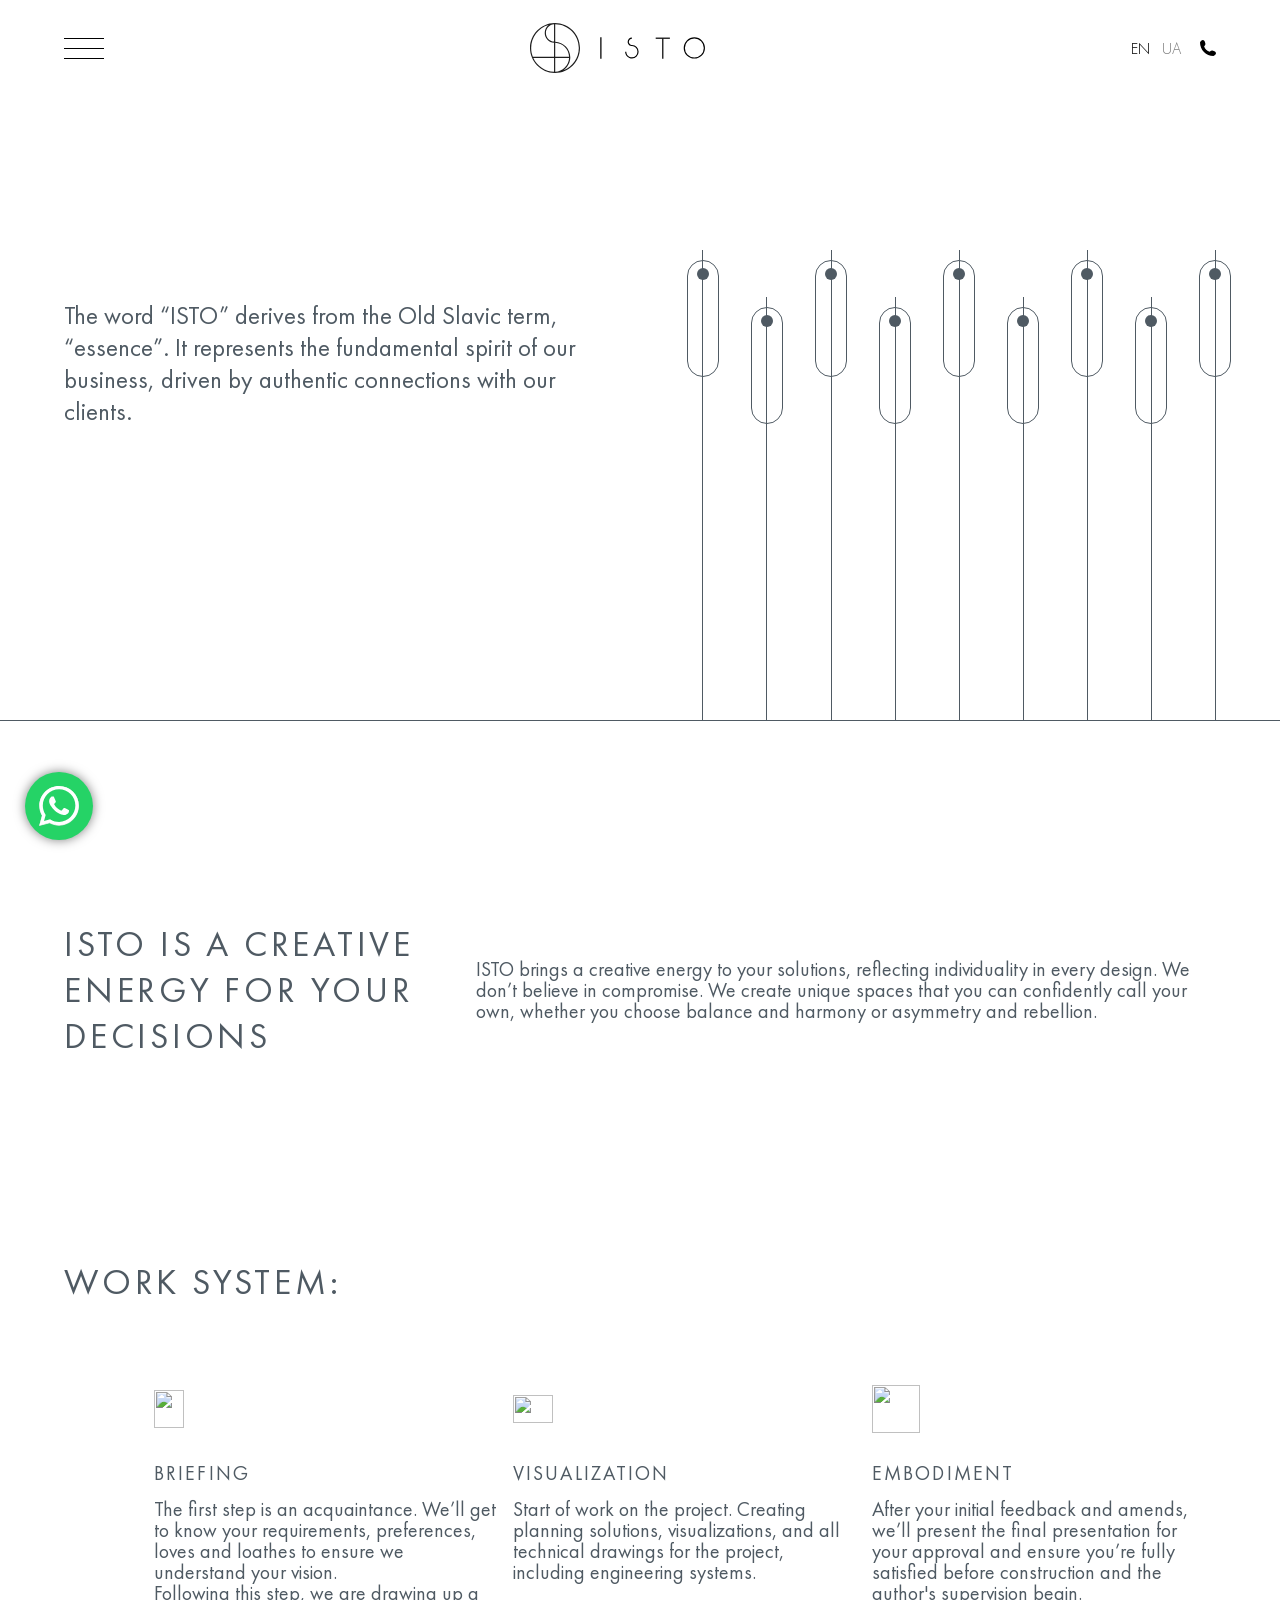
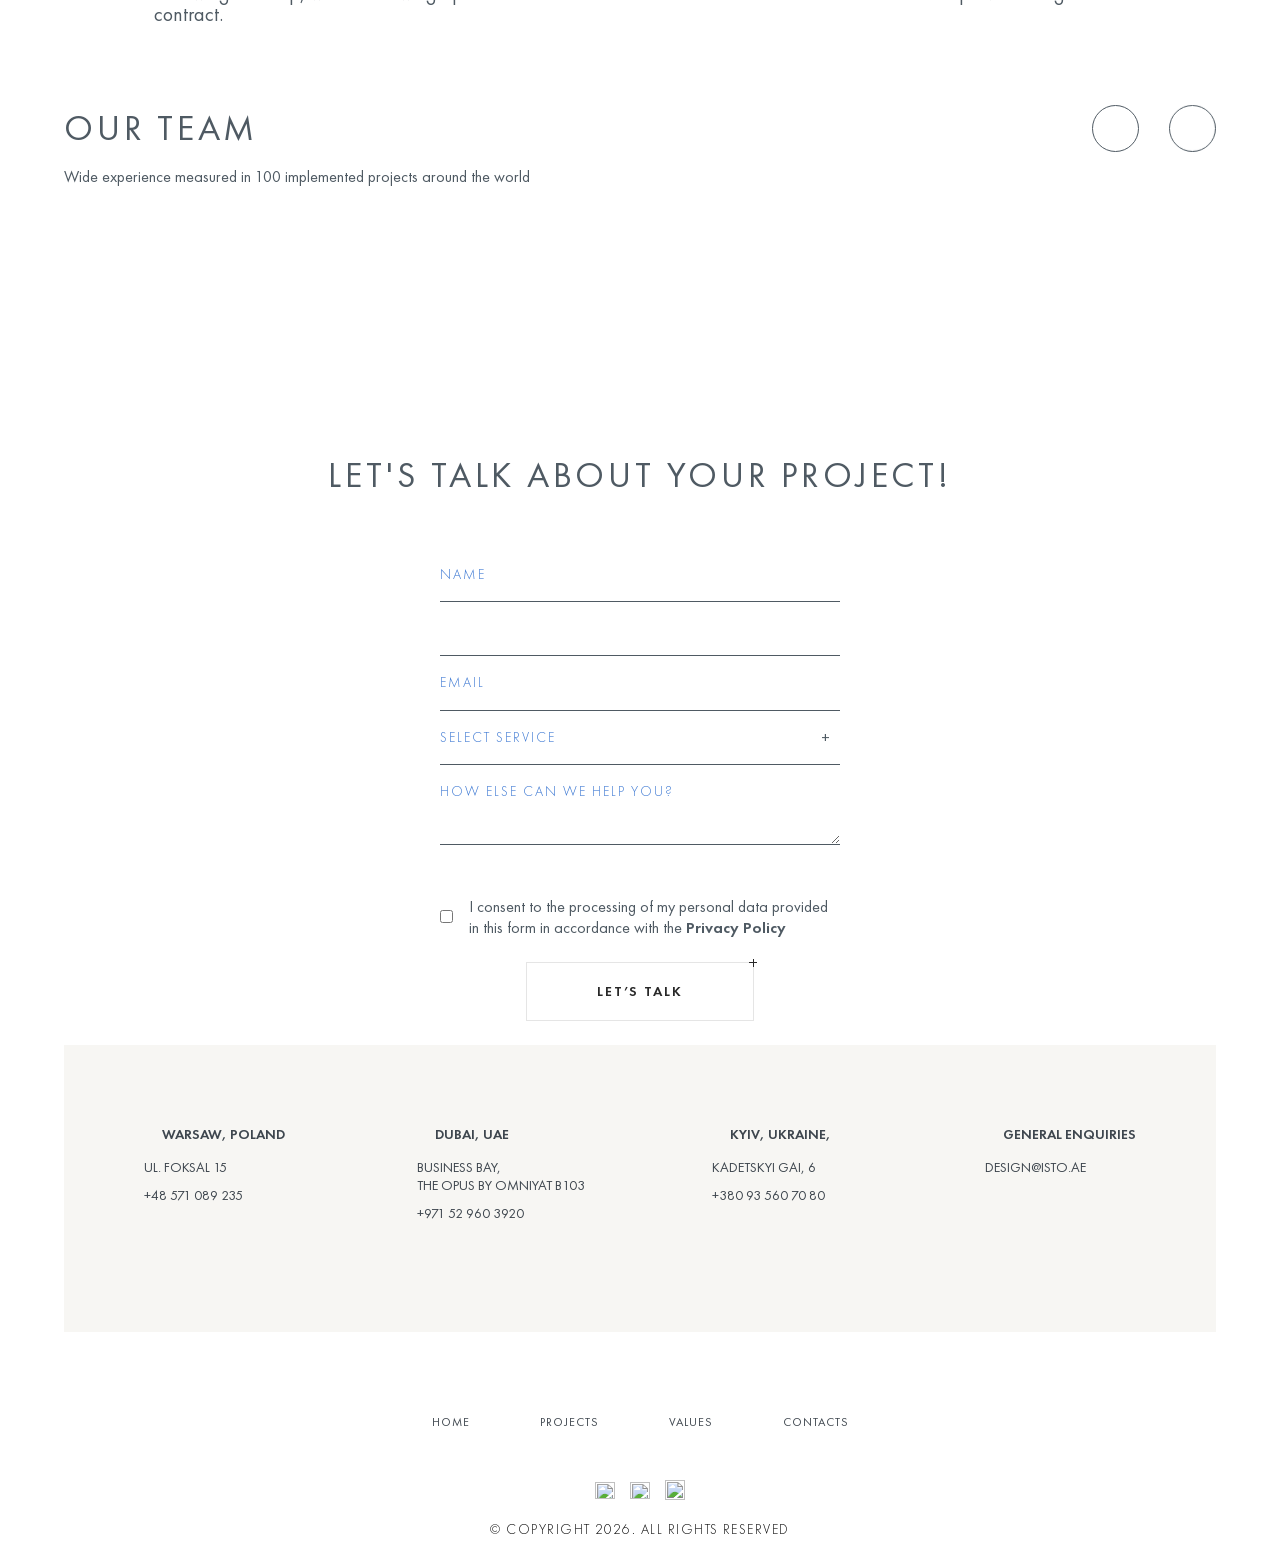
==== about.html @ afa4d136 "about page add" ====
<!DOCTYPE html>
<html lang="en">

<head>
	<meta charset="UTF-8">
	<meta name="viewport" content="width=device-width, initial-scale=1.0">
	<title>Home - ISTO | Architecture & Interior design studio</title>
	<meta charset="UTF-8">
	<meta name="viewport"
		content="width=device-width, initial-scale=1.0, minimum-scale=1.0, maximum-scale=1.0, user-scalable=no">
	<link rel="stylesheet" type="text/css"
		href="https://cdnjs.cloudflare.com/ajax/libs/slick-carousel/1.8.1/slick.min.css" />
	<link rel="stylesheet" type="text/css"
		href="https://cdnjs.cloudflare.com/ajax/libs/slick-carousel/1.8.1/slick-theme.min.css" />
	<link rel="stylesheet" href="https://cdn.jsdelivr.net/npm/intl-tel-input@26.9.0/build/css/intlTelInput.css">
	<link rel="stylesheet" href="./assets/css/new.css">
</head>

<body class="home">
	<div class="preloader ">
		<svg xmlns="http://www.w3.org/2000/svg" viewBox="0 0 58.09 58.1">
			<defs>
				<style>
					.cls-1 {
						fill: none;
						stroke: #4B555E;
						stroke-miterlimit: 10;
						stroke-width: 0.5px;
					}
				</style>
			</defs>
			<circle class="cls-1" cx="29.05" cy="29.05" r="28.8"></circle>
			<line class="cls-1" x1="28.49" y1="0.55" x2="28.49" y2="57.55"></line>
			<line class="cls-1" x1="2.44" y1="40.03" x2="46.42" y2="40.03"></line>
			<path class="cls-1" d="M28.47.27a11,11,0,0,0,.05,22c8.2,0,17.88,6.58,17.88,17.8a18,18,0,0,1-18,17.77"></path>
		</svg>
	</div>
	<!-- preloader -->
	<div class="layout">
		<header class="header  pr">
			<div class="burger_menu">
				<button type="button" class="burger_button">
					<span class="inner">
					</span>
				</button>
				<div class="burger_menu__overlay">
					<div class="overlay__inner">
						<ul class="language">
							<li class="lang__item">
								<a href="#" class="lang__link lang__link_state_active">EN</a>
							</li>
							<li class="lang__item">
								<a href="#" class="lang__link">UA</a>
							</li>
						</ul>
						<nav class="site_nav">
							<ul class="menu">
								<li>
									<a href="/">Home</a>
								</li>
								<li>
									<a href="projects.html">Projects</a>
								</li>
								<li>
									<a href="awards.html">Awards</a>
								</li>
								<li>
									<a href="media.html">Media</a>
								</li>
								<li>
									<a href="#">About us</a>
								</li>
								<li>
									<a href="#">Contacts</a>
								</li>
								<li>
									<a href="#">Career</a>
								</li>
							</ul>
						</nav>
					</div>
				</div>
			</div>
			<a href="./index.html" class="logo">
				<img width="50" height="50" src="assets/images/logo/logo.svg" class="logo__img">
				<div class="logo_text">
					<div class="logo_name">
						<img width="3" height="26" src="assets/images/logo/let_i.svg" class="logo__letter">
						<img width="18" height="28" src="assets/images/logo/let_s.svg" class="logo__letter">
						<img width="18" height="27" src="assets/images/logo/let_t.svg" class="logo__letter">
						<img width="28" height="28" src="assets/images/logo/let_o.svg" class="logo__letter">
					</div>
					<div class="logo_str">
						<img width="119" height="6" src="assets/images/logo/logo_str.svg">
					</div>
				</div>
			</a>

			<div class="language_desctop">
				<ul class="language_desctop_list">
					<li class="lang__item">
						<a href="./index.html" class="lang__link lang__link_state_active">EN</a>
					</li>
					<li class="lang__item">
						<a href="./index.htmluk/" class="lang__link">UA</a>
					</li>
				</ul>
			</div>
			<div class="mobile_phones">
				<div class="inner">
					<div class="mobile_phones_icon">
						<svg viewBox="0 0 190 190" fill="none" xmlns="http://www.w3.org/2000/svg">
							<path
								d="M188.641 151.018L187.698 148.176C185.464 141.537 178.142 134.612 171.415 132.787L146.52 125.987C139.769 124.15 130.138 126.62 125.199 131.559L116.189 140.569C83.444 131.721 57.7672 106.043 48.931 73.3048L57.9415 64.2943C62.881 59.3548 65.3504 49.7371 63.5136 42.9858L56.7251 18.0782C54.8884 11.3393 47.9509 4.01741 41.324 1.80817L38.4821 0.852672C31.8425 -1.35657 22.3733 0.877691 17.4342 5.8168L3.95635 19.3069C1.54855 21.702 0.00967093 28.5525 0.00967093 28.5776C-0.461723 71.3684 16.317 112.595 46.5855 142.864C76.7798 173.058 117.852 189.813 160.519 189.453C160.742 189.453 167.791 187.939 170.199 185.543L183.677 172.065C188.616 167.126 190.85 157.658 188.641 151.018Z">
							</path>
						</svg>
					</div>
					<div class="mobile_phones_content">
						<a href="tel:+971 52 960 3920" class="phone uae">UAE: +971 52 960 3920</a>
					</div>
				</div>
			</div>
		</header>
		<main class="layout__main">
			<section class="about">
				<div class="about_top">
				<div class="about_top_content">
				<div class="about_top_left">
					<div class="about_left_description">
						<p>The word “ISTO” derives from the Old Slavic term, “essence”. It represents the fundamental spirit of our business, driven by authentic connections with our clients.</p>
					</div>
				</div>
				<div class="about_top_right">
					<div class="right__inner">
					<div class="animate_item">
						<div class="animate_item__inner">
							<div class="animate_item__ellipse"></div>                  
						</div>
						<div class="leaf"></div>
					</div>
					<div class="animate_item">
						<div class="animate_item__inner">
							<div class="animate_item__ellipse"></div>                  
						</div>
						<div class="leaf"></div>
					</div>
					<div class="animate_item">
						<div class="animate_item__inner">
							<div class="animate_item__ellipse"></div>                  
						</div>
						<div class="leaf"></div>
					</div>
					<div class="animate_item">
						<div class="animate_item__inner">
							<div class="animate_item__ellipse"></div>                  
						</div>
						<div class="leaf"></div>
					</div>
					<div class="animate_item">
						<div class="animate_item__inner">
							<div class="animate_item__ellipse"></div>                  
						</div>
						<div class="leaf"></div>
					</div>
					<div class="animate_item">
						<div class="animate_item__inner">
							<div class="animate_item__ellipse"></div>                  
						</div>
						<div class="leaf"></div>
					</div>
					<div class="animate_item">
						<div class="animate_item__inner">
							<div class="animate_item__ellipse"></div>                  
						</div>
						<div class="leaf"></div>
					</div>
					<div class="animate_item">
						<div class="animate_item__inner">
							<div class="animate_item__ellipse"></div>                  
						</div>
						<div class="leaf"></div>
					</div>
					<div class="animate_item">
						<div class="animate_item__inner">
							<div class="animate_item__ellipse"></div>                  
						</div>
						<div class="leaf"></div>
					</div>
					</div> 
				</div>
					</div> 
				</div>
				<div class="about_second">
					<h2 class="about_title">
                ISTO is a creative energy for your decisions 
					</h2>
					<p class="about_desc">ISTO brings a creative energy to your solutions, reflecting individuality in every design. We don’t believe in compromise. We create unique spaces that you can confidently call your own, whether you choose balance and harmony or asymmetry and rebellion.</p>
				</div>
				<div class="about_end">
					<h2 class="about_title">
						Work system:
					</h2>
					<div class="about_end_items">
						<div class="about_end_item">
							<div class="about_end_icon">
								<img width="30" height="38" src="https://isto.ae/wp-content/themes/isto/static/icons/brifing.svg">
							</div>
							<div class="about_end_title">Briefing</div>
							<div class="about_end_text">
								<p>The first step is an acquaintance. We’ll get to know your requirements, preferences, loves and loathes to ensure we understand your vision.<br> Following this step, we are drawing up a contract.</p>
							</div>
						</div>
						<div class="about_end_item">
							<div class="about_end_icon">
								<img width="40" height="28" 
								src="https://isto.ae/wp-content/themes/isto/static/icons/visual.svg">
							</div>
							<div class="about_end_title">Visualization</div>
							<div class="about_end_text">
								<p>Start of work on the project. Creating planning solutions, visualizations, and all technical drawings for the project, including engineering systems.</p>
							</div>
						</div>
						<div class="about_end_item">
							<div class="about_end_icon">
								<img width="48" height="48" src="https://isto.ae/wp-content/themes/isto/static/icons/house.svg" >
							</div>
							<div class="about_end_title">Embodiment</div>
							<div class="about_end_text">
								<p>After your initial feedback and amends, we’ll present the final presentation for your approval and ensure you’re fully satisfied before construction and the author's supervision begin.</p>
							</div>
						</div>
					</div>
				</div>
				<div class="team">
				<div class="team_content">
					<div class="team_top">
						<div class="team_top_left">
							<div class="about_title">Our team</div>
							<div class="about_description">
								Wide experience measured in 100 implemented projects around the world
							</div>
						</div>
						<div class="team_nav">
							<button type="button" class="about-slider-btn prev_btn" aria-label="Previous slide"></button>
							<button type="button" class="about-slider-btn next_btn" aria-label="Next slide"></button>
						</div>
					</div>
					<div class="team_content">
						<div class="team_slider">
							<div class="team_slider_item">
								<div class="team_slider_item_card">
									<img src="https://isto.ae/wp-content/uploads/2023/05/yaroshenko-anton-scaled-e1684505522249.jpg">
									<div class="team_slider_item_title">
										<div class="team_slider_name">Anton</div>
										<div class="team_slider_position">Head of designer - U Team</div>
									</div>
								</div>
							</div>
	
							<div class="team_slider_item">
								<div class="team_slider_item_card">
									<img src="https://isto.ae/wp-content/uploads/2023/05/yaroshenko-yana-e1684917355550.jpg" >
									<div class="team_slider_item_title">
										<div class="team_slider_name">Yana</div>
										<div class="team_slider_position">Designer</div>
									</div>
								</div>
							</div>
	
							<div class="team_slider_item">
								<div class="team_slider_item_card">
									<img src="https://isto.ae/wp-content/uploads/2023/05/hropata-alona-scaled.jpg">
									<div class="team_slider_item_title">
										<div class="team_slider_name">Alyona</div>
										<div class="team_slider_position">Concept designer</div>
									</div>
								</div>
							</div>
	
							<div class="team_slider_item">
								<div class="team_slider_item_card">
									<img src="https://isto.ae/wp-content/uploads/2023/05/b71676ad-de98-4c8c-99a2-aa4e86bca08d-scaled.jpg"
										alt="Dina">
									<div class="team_slider_item_title">
										<div class="team_slider_name">Dina</div>
										<div class="team_slider_position">Architect modeler</div>
									</div>
								</div>
							</div>
	
							<div class="team_slider_item">
								<div class="team_slider_item_card">
									<img src="https://isto.ae/wp-content/uploads/2023/09/bikov-sergij-scaled.jpg"
										alt="Serhii"
									>
									<div class="team_slider_item_title">
										<div class="team_slider_name">Serhii</div>
										<div class="team_slider_position">New Business Director</div>
									</div>
								</div>
							</div>
	
						</div>
					</div>
					
				</div>
            </div>
			</section>
		</main>
		<section class="callback" id="callback">
			<div class="callback_wrap">
				<div class="callback_title">Let's talk about your project!</div>
				<div class="callback_content">
					<div class="callback_form">
						<form action="#" method="post" class="">
							<input type="text" placeholder="Name">
							<input type="tel" id="phone" name="phone">
							<input type="email" placeholder="Email" name="email">
							<div class="select select__input">
								<input type="text" placeholder="Select service" readonly>
								<div class="options your-list">
									<div class="option your-list-item">Interior design</div>
									<div class="option your-list-item">Architecture</div>
									<div class="option your-list-item">Full design project</div>
									<div class="option your-list-item">Development project</div>
									<div class="option your-list-item">Supplier request</div>
								</div>
							</div>
							<textarea cols="40" rows="3" maxlength="2000" placeholder="HOW ELSE CAN WE HELP YOU?" name="description"></textarea>
								<div class="form-notice">
									<label>
										<input type="checkbox" name="form-acceptance">
										<p> I consent to the processing of my personal data provided in this form in accordance with the
											<a href="/privacy-policy/" title="Privacy Policy" class="popmake-7127">Privacy Policy</a>
										</p>
									</label>
								</div>
								<div class="form-button">
									<button type="submit" class="b-contact-form__button button">Let’s Talk</button>
							</form>
					</div>
					</div>
				<!-- cont-info -->
				<div class="cont-info">
					<div class="cont-item item__1">
						<div class="cont-location"><img width="18" height="18"
								src="data:image/svg+xml,%3Csvg%20xmlns='http://www.w3.org/2000/svg'%20viewBox='0%200%2018%2018'%3E%3C/svg%3E"
								data-lazy-src="wp-content/uploads/location.svg"><span>Warsaw,
								Poland</span></div>
						<div class="cont-address">ul. Foksal 15</div>
						<a href="tel:+48 571 089 235" class="cont-link">+48 571 089 235</a>
					</div>
					<div class="cont-item">
						<div class="cont-location"><img width="18" height="18"
								src="data:image/svg+xml,%3Csvg%20xmlns='http://www.w3.org/2000/svg'%20viewBox='0%200%2018%2018'%3E%3C/svg%3E"
								data-lazy-src="wp-content/uploads/location.svg"><span><span>Dubai,
									UAE</span></span></div>
						<div class="cont-address">Business Bay,<br>The Opus By Omniyat B103</div>
						<a href="tel:+971 52 960 3920" class="cont-link">+971 52 960 3920</a>
					</div>
					<div class="cont-item">
						<div class="cont-location"><img width="18" height="18"
								src="data:image/svg+xml,%3Csvg%20xmlns='http://www.w3.org/2000/svg'%20viewBox='0%200%2018%2018'%3E%3C/svg%3E"
								data-lazy-src="wp-content/uploads/location.svg"><span><span>Kyiv,
									Ukraine,</span></span></div>
						<div class="cont-address">Kadetskyi Gai, 6</div>
						<a href="tel:+48 571 089 235" class="cont-link">+380 93 560 70 80</a>
					</div>
					<div class="cont-item">
						<div class="cont-location"><img width="18" height="18"
								src="data:image/svg+xml,%3Csvg%20xmlns='http://www.w3.org/2000/svg'%20viewBox='0%200%2018%2018'%3E%3C/svg%3E"
								data-lazy-src="wp-content/uploads/email.svg"><span>General
								enquiries</span></div>
						<a href="mailto:design@isto.ae" class="cont-link">design@isto.ae</a>
					</div>
					<div class="cont-item item__hr">
						<div class="cont-location"><img width="18" height="18"
								src="data:image/svg+xml,%3Csvg%20xmlns='http://www.w3.org/2000/svg'%20viewBox='0%200%2018%2018'%3E%3C/svg%3E"
								data-lazy-src="wp-content/uploads/email.svg"><span>Career</span>
						</div>
						<a href="mailto:hr@isto.ua" class="cont-link cont-link-email">hr@isto.ua</a>
					</div>
				</div> <!-- cont-info -->
			</div> <!-- callback-content -->
		</section>
	</div>
	<footer class="footer">
		<nav class="footer-desctop-menu">
			<div class="inner">
				<ul class="menu">
					<li class="b-menu__item"><a href="/" class="b-link">Home</a></li>
					<li class="b-menu__item"><a href="#" class="b-link">Projects</a></li>
					<li class="b-menu__item"><a href="#" class="b-link">Values</a></li>
					<li class="b-menu__item"><a href="#" class="b-link">Contacts</a></li>
				</ul>
			</div>
		</nav>
		<div class="social-icons">
			<ul class="b-social">
				<li class="b-social__item">
					<a href="https://www.instagram.com/isto_architecture/?hl=uk"
						class="b-link b-link_theme_opacity b-link__instagram" target="_blank">
						<img width="20" height="20"
							src="https://isto.ae/wp-content/themes/isto/static/icons/instagram.svg">
					</a>
				</li>
				<li class="b-social__item">
					<a href="https://www.linkedin.com/company/87192531/admin/"
						class="b-link b-link_theme_opacity b-link__linkdin" target="_blank">
						<img width="20" height="20"
							src="https://isto.ae/wp-content/themes/isto/static/icons/linkdin.svg">
					</a>
				</li>
				<li class="b-social__item">
					<a href="https://www.pinterest.com/isto_architecture/"
						class="b-link b-link_theme_opacity b-link__whatsapp" target="_blank">
						<img width="24" height="24"
							src="https://isto.ae/wp-content/themes/isto/static/icons/pinterest.svg">
					</a>
				</li>
			</ul>
		</div>
		<div class="footer__copyright">© Copyright 2026.
			All rights reserved</div>
	</footer>
	<div class="ctc-analytics ht_ctc_padding"
		style="background-color: #25D366; padding: 14px; border-radius: 50%; box-shadow: 0px 0px 11px rgba(0,0,0,.5);">
		<svg style="pointer-events:none; display:block; height:40px; width:40px;" width="40px" height="40px"
			viewBox="0 0 1219.547 1225.016">
			<path style="fill: #E0E0E0;" fill="#E0E0E0"
				d="M1041.858 178.02C927.206 63.289 774.753.07 612.325 0 277.617 0 5.232 272.298 5.098 606.991c-.039 106.986 27.915 211.42 81.048 303.476L0 1225.016l321.898-84.406c88.689 48.368 188.547 73.855 290.166 73.896h.258.003c334.654 0 607.08-272.346 607.222-607.023.056-162.208-63.052-314.724-177.689-429.463zm-429.533 933.963h-.197c-90.578-.048-179.402-24.366-256.878-70.339l-18.438-10.93-191.021 50.083 51-186.176-12.013-19.087c-50.525-80.336-77.198-173.175-77.16-268.504.111-278.186 226.507-504.503 504.898-504.503 134.812.056 261.519 52.604 356.814 147.965 95.289 95.36 147.728 222.128 147.688 356.948-.118 278.195-226.522 504.543-504.693 504.543z">
			</path>
			<linearGradient id="htwaicona-chat" gradientUnits="userSpaceOnUse" x1="609.77" y1="1190.114" x2="609.77" y2="21.084">
				<stop id="s3_1_offset_1" offset="0" stop-color="#25D366"></stop>
				<stop id="s3_1_offset_2" offset="1" stop-color="#25D366"></stop>
			</linearGradient>
			<path style="fill: url(#htwaicona-chat);" fill="url(#htwaicona-chat)"
				d="M27.875 1190.114l82.211-300.18c-50.719-87.852-77.391-187.523-77.359-289.602.133-319.398 260.078-579.25 579.469-579.25 155.016.07 300.508 60.398 409.898 169.891 109.414 109.492 169.633 255.031 169.57 409.812-.133 319.406-260.094 579.281-579.445 579.281-.023 0 .016 0 0 0h-.258c-96.977-.031-192.266-24.375-276.898-70.5l-307.188 80.548z">
			</path>
			<image overflow="visible" opacity=".08" width="682" height="639" transform="translate(270.984 291.372)"></image>
			<path fill-rule="evenodd" clip-rule="evenodd" style="fill: #FFF;" fill="#FFF"
				d="M462.273 349.294c-11.234-24.977-23.062-25.477-33.75-25.914-8.742-.375-18.75-.352-28.742-.352-10 0-26.25 3.758-39.992 18.766-13.75 15.008-52.5 51.289-52.5 125.078 0 73.797 53.75 145.102 61.242 155.117 7.5 10 103.758 166.266 256.203 226.383 126.695 49.961 152.477 40.023 179.977 37.523s88.734-36.273 101.234-71.297c12.5-35.016 12.5-65.031 8.75-71.305-3.75-6.25-13.75-10-28.75-17.5s-88.734-43.789-102.484-48.789-23.75-7.5-33.75 7.516c-10 15-38.727 48.773-47.477 58.773-8.75 10.023-17.5 11.273-32.5 3.773-15-7.523-63.305-23.344-120.609-74.438-44.586-39.75-74.688-88.844-83.438-103.859-8.75-15-.938-23.125 6.586-30.602 6.734-6.719 15-17.508 22.5-26.266 7.484-8.758 9.984-15.008 14.984-25.008 5-10.016 2.5-18.773-1.25-26.273s-32.898-81.67-46.234-111.326z">
			</path>
			<path style="fill: #FFFFFF;" fill="#FFF"
				d="M1036.898 176.091C923.562 62.677 772.859.185 612.297.114 281.43.114 12.172 269.286 12.039 600.137 12 705.896 39.633 809.13 92.156 900.13L7 1211.067l318.203-83.438c87.672 47.812 186.383 73.008 286.836 73.047h.255.003c330.812 0 600.109-269.219 600.25-600.055.055-160.343-62.328-311.108-175.649-424.53zm-424.601 923.242h-.195c-89.539-.047-177.344-24.086-253.93-69.531l-18.227-10.805-188.828 49.508 50.414-184.039-11.875-18.867c-49.945-79.414-76.312-171.188-76.273-265.422.109-274.992 223.906-498.711 499.102-498.711 133.266.055 258.516 52 352.719 146.266 94.195 94.266 146.031 219.578 145.992 352.852-.118 274.999-223.923 498.749-498.899 498.749z">
			</path>
			</svg>
	</div>
	
	<script id="preloader-failsafe">
		(function () {
			var hidePreloader = function () {
				var preloader = document.querySelector('.preloader');
				if (preloader && !preloader.classList.contains('hide')) {
					preloader.classList.add('hide');
					setTimeout(function () { preloader.style.display = 'none'; }, 600);
					document.body.classList.add('loaded');
				}
			};
			window.addEventListener('load', hidePreloader);
			setTimeout(hidePreloader, 3000); // 3s fallback
		})();
	</script>
	<script src="assets/js/jquery.min.js"></script>
	<script src="https://cdn.jsdelivr.net/npm/intl-tel-input@26.9.0/build/js/intlTelInput.min.js"></script>
	<script src="https://cdnjs.cloudflare.com/ajax/libs/slick-carousel/1.9.0/slick.min.js"></script>
	<script src="assets/js/script.js"></script>
</body>

</html>
---- assets/css/new.css ----
@import 'projects.css';
@import 'awards.css';

@font-face {
    font-display: swap;
    font-family: 'slick';
    font-weight: 400;
    font-style: normal;
    src: url("../../../assets/fonts/slick.eot");
    src: url("../../../assets/fonts/slick.eot") format('embedded-opentype'), url("../../../assets/fonts/slick.woff") format('woff'), url("../../../assets/fonts/slick.ttf") format('truetype'), url("../../../assets/fonts/slick.svg") format('svg')
}

@font-face {
    font-family: 'Futura';
    src: url("../../../assets/fonts/bKjT24r7Vn6j.ttf") format('truetype'), url("../../../assets/fonts/bcdac18d371a99c86ee4.woff") format('woff'), url("../../../assets/fonts/f24dc6ae7df8e317848f.eot"), url("../../../assets/fonts/f24dc6ae7df8e317848f.eot") format('embedded-opentype');
    font-weight: 100;
    font-style: normal;
    font-display: swap
}

@font-face {
    font-family: 'Futura';
    src: url("../../../assets/fonts/16ebcf48c36cedf12d82.ttf") format('truetype'), url("../../../assets/fonts/4b3409651ccb2875bac1.woff") format('woff'), url("../../../assets/fonts/55bc418ad8b9ed8d577c.eot"), url("../../../assets/fonts/55bc418ad8b9ed8d577c.eot") format('embedded-opentype');
    font-weight: 300;
    font-style: normal;
    font-display: swap
}

@font-face {
    font-family: 'Futura';
    src: url("../../../assets/fonts/626ca5d4172bb348ed1a.ttf") format('truetype'), url("../../../assets/fonts/483e48a31e33b8e9ea26.woff") format('woff'), url("../../../assets/fonts/a31567d0e61a549f8755.eot"), url("../../../assets/fonts/a31567d0e61a549f8755.eot") format('embedded-opentype');
    font-weight: 400;
    font-style: normal;
    font-display: swap
}
* {
    margin: 0;
    padding: 0;
    border: 0;
    outline: none
}

.lock {
    overflow: hidden
}

.layout {
    display: flex;
    flex-direction: column;
    justify-content: stretch;
    min-height: 100vh
}

.layout__main {
    flex: 1
}

.layout__header {
    position: fixed;
    top: 0;
    left: 0;
    right: 0;
    z-index: 100
}

.header {
    padding: 23px 24px;
    display: flex;
    align-items: center;
    justify-content: space-between;
    font-family: 'Futura';
    font-weight: 200;
    background: transparent;
    position: absolute;
    top: 0;
    left: 0;
    width: calc(100% - 10%);
    z-index: 1000;
    transform: translateY(0);
    transition: transform 0.3s ease, background 0.3s ease
}

.header .logo img {
    filter: invert(1);
    transition: filter 0.3s ease
}

.header.fixed {
    position: fixed;
    background: #fff
}

.header.fixed .logo img {
    filter: invert(0)
}
.header.pr {
    background: #fff
}

.header.pr .logo img {
    filter: invert(0)
}

.header.hide {
    transform: translateY(-150%)
}

.burger_button {
    display: flex;
    position: relative;
    width: 40px;
    height: 21px;
    padding: 0;
    outline: none;
    background: transparent;
    cursor: pointer;
    flex: 0 0 auto
}

.burger_button::before {
    top: 0
}

.burger_button::after {
    bottom: 0
}

.burger_button::after,
.burger_button::before {
    content: '';
    display: block;
    position: absolute;
    background: rgb(255, 255, 255);
    width: 100%;
    height: 1px;
    transition: 0.5s;
    transform-origin: center center
}

.burger_button .inner {
    width: 100%;
    height: 1px;
    position: absolute;
    top: 50%;
    left: 0;
    background: #fff;
    display: block
}

.header.fixed .burger_button .inner {
    background: #000
}

.header.fixed .burger_button::after,
.header.fixed .burger_button::before {
    background: #000
}
.header.pr .burger_button .inner {
    background: #000
}

.header.pr .burger_button::after,
.header.pr .burger_button::before {
    background: #000
}

.burger_button.active {
    justify-content: center;
    align-items: center;
    z-index: 3
}

.burger_button.active .inner {
    display: none
}

.burger_button.active::after {
    transform: rotate(45deg);
    margin: auto;
    inset: 0
}

.burger_button.active::before {
    transform: rotate(-45deg);
    margin: auto;
    inset: 0
}

.burger_menu__overlay {
    display: flex;
    flex-direction: column;
    justify-content: space-between;
    position: absolute;
    left: 0;
    top: 0;
    right: 0;
    height: 100vh;
    padding-top: 92px;
    z-index: 10;
    transform: translateY(-150%);
    transition: transform 0.5s ease, opacity 0.5s ease;
    z-index: 1;
    color: #fff
}

.burger_menu__overlay.open {
    transform: rotateY(0)
}

.burger_menu__overlay .language {
    display: none
}

.burger_menu__overlay .overlay__inner {
    width: 90%;
    margin: 0 auto
}

.burger_menu__overlay .menu {
    display: flex;
    flex-direction: column;
    gap: 32px
}

.burger_menu__overlay .site_nav a {
    font-weight: 450;
    font-size: 14px;
    line-height: 18px;
    letter-spacing: normal;
    text-transform: none
}

.header.fixed .burger_menu__overlay .site_nav a {
    color: #000
}

.header.fixed .burger_menu__overlay {
    background: #fff
}

.header.fixed .language_desctop_list {
    padding-right: 35px
}

.header.pr .burger_menu__overlay .site_nav a {
    color: #000
}

.header.pr .burger_menu__overlay {
    background: #fff
}

.header.pr .language_desctop_list {
    padding-right: 35px
}
.language_desctop_list {
    display: flex
}

.language_desctop_list a {
    color: #fff
}

.header.fixed .language_desctop_list a {
    color: #000
}
.header.pr .language_desctop_list a {
    color: #000
}

.mobile_phones_icon svg {
    width: 100%;
    height: 100%;
    fill: #fff
}

.header.fixed .mobile_phones_icon svg {
    fill: #000
}

.header.pr .mobile_phones_icon svg {
    fill: #000
}
.mobile_phones_content {
    width: 155px;
    padding: 15px;
    background-color: rgba(0, 0, 0, .5);
    position: absolute;
    top: 35px;
    left: -100px;
    display: none
}

.mobile_phones_content.active {
    display: block
}

.mobile_phones_content a {
    display: block;
    color: #fff;
    margin-bottom: 15px
}

.mobile_phones_content a:last-child {
    margin-bottom: 0
}

.phones {
    margin-left: 18px;
    display: none
}

.phones a {
    display: block
}

.mobile_phones {
    width: 16px;
    height: 16px;
    position: absolute;
    right: 5%;
    top: 80px;
    cursor: pointer
}

.header.fixed .mobile_phones {
    top: 40px
}
.header.pr .mobile_phones {
    top: 40px
}

.mobile_phones .inner {
    width: 100%;
    height: 100%;
    position: relative
}

.mobile_phones_icon {
    width: 100%;
    height: 100%
}

@media only screen and (min-width:960px) {
    .header {
        padding: 23px 5%
    }
}

@media only screen and (min-width:960px) {
    .header__desktop-item {
        display: flex;
        flex-direction: row-reverse
    }

    .burger_menu__overlay {
        z-index: -1
    }
}

@media (max-width:960px) {
    .header {
        width: calc(100% - 48px);
        padding: 23px 24px
    }

    .header .burger_button {
        width: 30px
    }

    .burger_menu__overlay .language {
        margin-top: 47px;
        display: flex;
        align-items: center
    }

    .language_desctop {
        display: none
    }

    .language_desctop+.mobile_phones {
        top: 40px;
        right: 65px
    }

    .burger_menu__overlay .language .lang__link {
        color: #000
    }
}

.header .logo .logo__img {
    transition: all .3s linear
}

.header .logo:hover .logo__img {
    transform: rotate(90deg)
}

@media(max-width:768px) {
    .header .logo .logo__img {
        position: relative;
        z-index: 3;
        width: 30px
    }

    .logo__letter {
        width: 17px !important
    }

    .burger_menu__overlay .menu {
        margin-top: 32px
    }

    .burger_menu__overlay .site_nav a {
        color: #000
    }

    .burger_button.active::before,
    .burger_button.active::after,
    .burger_button.active .inner {
        background: #000
    }

    .burger_menu__overlay {
        background: #fff
    }
}

.hero_slider .button,
.hero_slider .button {
    padding: 20px 70px;
    position: relative;
    overflow: hidden;
    transform: translateY(30px)
}

.hero .hero_slider {
    margin-bottom: 0;
    position: relative
}

.hero_slider_item {
    display: flex;
    justify-content: space-between;
    position: relative
}

.hero_slider_item::before {
    content: '';
    display: block;
    width: 100%;
    height: 100%;
    background-color: rgba(0, 0, 0, .6);
    position: absolute;
    top: 0;
    left: 0
}

.hero_slider_item .hero_slider_img {
    width: 100%;
    height: 100%;
    object-fit: cover
}

.slider_item_content {
    display: flex;
    position: absolute;
    top: auto;
    left: 0;
    right: 0;
    justify-content: space-between;
    bottom: 50px;
    width: 100%;
    max-width: 90%;
    margin: 0 auto
}

@media (max-width:768px) {
    .hero .button{
        
    }
    .slider_item_content {
        flex-direction: column;
        height: 100%;
        top: 0;
        bottom: auto;
        justify-content: center
    }
}

.slider_description {
    font-size: 16px;
    width: 50%;
    font-weight: 200;
    letter-spacing: normal;
    line-height: 21px;
    text-align: left;
    opacity: 0;
    transition: opacity 1.3s ease-in-out, transform 1s ease-in-out;
    margin-bottom: 7px;
    width: 100%;
    opacity: 0;
    transform: translateY(-45px)
}

.slick-slide.slick-current.slick-active .slider_description {
    transform: translateY(0);
    opacity: 1;
    transition: opacity 1s ease-in-out, transform 1s ease-in-out;
    color: #fff
}

@media (max-width:960px) {
    .slider_description {
        width: 100%;
        font-size: 14px;
        font-weight: 200;
        letter-spacing: 1px;
        line-height: 120%;
        text-align: left;
        opacity: 0;
        transition: opacity 1.3s ease-in-out, transform 1s ease-in-out
    }
}

.slider_title {
    max-width: 780px;
    width: 100%;
    font-weight: 200;
    font-size: 40px;
    line-height: 100%;
    letter-spacing: 5px;
    text-transform: uppercase;
    text-align: left;
    transform: translateY(-100px);
    opacity: 0;
    transition: opacity 1s ease-in-out, transform 1s ease-in-out
}

@media(max-width:960px) {
    .slider_title {
        font-size: 19px
    }
}

.slick-slide.slick-current.slick-active .slider_title {
    opacity: 1;
    transform: translateY(0);
    transition: opacity 1s ease-in-out, transform 1.2s ease-in-out;
    color: #fff
}

.slick-slide.slick-current.slick-active .b-main-slider__button-wrapper {
    opacity: 1
}

.slick-slide.slick-current.slick-active .button {
    transform: translateY(40px)
}

.hero_slider,
.hero_slider_item {
    height: 100vh
}

.hero .slick-slide>div {
    height: 100vh
}

.slick-slide.slick-current.slick-active .content__inner_title {
    align-items: flex-end;
    padding-left:72px;
}
@media (max-width:768px) {
    .slick-slide.slick-current.slick-active .content__inner_title {
    padding-left:0px;
}
}
.slick-dots {
    position: absolute;
    bottom: -25px;
    display: block;
    width: 100%;
    padding: 0;
    margin: 0;
    list-style: none;
    text-align: center
}

.hero .slick-dots {
    width: auto;
    position: absolute;
    top: 50%;
    right: 5%;
    bottom: auto;
    transform: translateY(-50%);
    display: flex;
    flex-direction: column
}

@media (max-width:768px) {
    .hero .slick-dots {
        bottom: 40px;
        right: 0;
        top: auto;
        left: 0;
        margin: 0 auto;
        flex-direction: row;
        justify-content: center;
        gap: 7px
    }
}

.hero .slick-dots li {
    display: block;
    width: auto;
    height: auto;
    margin: 0
}

.hero .slick-dots li button::before {
    display: none
}

.hero .slick-dots .custom-dot {
    width: 8px;
    height: 8px;
    display: block;
    background: rgba(255, 255, 255, .32);
    color: transparent;
    border-radius: 150%;
    margin-bottom: 7px;
    padding: 0;
    position: relative
}

.hero .slick-dots .slick-active .custom-dot {
    background-color: #fff
}

.content_block {
    display: flex;
    font-weight: 200;
    padding: 24px
}

.content_block:nth-child(even) {
    flex-direction: row-reverse
}

.content_block.animated .letter {
    transform: scale(1)
}

.section_toptitle {
    font-size: 10px;
    letter-spacing: 1px;
    margin-bottom: 16px;
    opacity: 0;
    transform: translateY(50px);
    transition: transform 1s ease-out, opacity 1s ease-out
}

.section_title {
    font-size: 26px;
    letter-spacing: 10px;
    margin-bottom: 32px;
    opacity: 0;
    transform: translateY(50px);
    transition: transform 1s 0.3s ease-out, opacity 1s 0.3s ease-out
}

@media (max-width:450px) {
    .section_title {
        font-size: 19px;
        letter-spacing: 8px
    }
}

.content_block_description {
    max-width: 327px;
    line-height: 1.8;
    margin-bottom: 68px;
    opacity: 0;
    transform: translateY(50px);
    transition: transform 1s 0.6s ease-out, opacity 1s 0.6s ease-out
}

@media only screen and (min-width:960px) {
    .content_block_description {
        margin-left: 38px
    }
}

.section_button {
    margin-bottom: 68px;
    opacity: 0;
    transform: translateY(50px);
    transition: transform 1s 0.6s ease-out, opacity 1s 0.6s ease-out
}

.content_block_picture {
    order: 2;
    width: 50%;
    height: 400px;
    -o-object-fit: cover;
    object-fit: cover;
    opacity: 0;
    transform: translateY(50px);
    transition: transform 1s ease-out, opacity 1s ease-out
}

.content_block_picture.animated {
    opacity: 1;
    transform: translateY(0)
}

.content_block.animated .content_block_description,
.content_block.animated .section_toptitle,
.content_block.animated .section_title,
.content_block.animated .section_button {
    opacity: 1;
    transform: translateY(0)
}

.content_block .content_block_item {
    position: relative;
    box-sizing: border-box;
    order: 1;
    padding-top: 48px;
    width: 50%
}

.content_block_letter {
    position: absolute;
    right: 20px;
    z-index: 1;
    top: 50%;
    transform: scale(0);
    transition: transform 2s ease-out
}

@media only screen and (min-width:960px) {
    .content_block_item {
        order: 0;
        width: 50%;
        padding: 48px 24px 24px;
        display: flex;
        flex-direction: column;
        align-items: center;
        justify-content: center
    }

    .section_title {
        font-size: 33px
    }

    .content_block_letter {
        height: auto;
        top: 50%;
        bottom: auto
    }

    .content_block_left {
        left: 100%;
        right: auto;
        transform: scale(0) translate(-100%, -100%)
    }

    .content_block_right {
        right: 100%;
        left: auto;
        transform: scale(0) translate(100%, -100%)
    }

    .content_block_inner {
        max-width: 500px
    }

    .content_block {
        flex-direction: row;
        padding: 0;
        height: 100vh
    }

    .content_block.animated .content_block_left {
        transform: scale(1) translate(-50%, -50%)
    }

    .content_block.animated .content_block_right {
        transform: scale(1) translate(50%, -50%)
    }

    .content_block_picture {
        order: 0;
        width: 50%;
        height: 100%
    }

    .section_button {
        margin-left: 100px
    }
}

@media(max-width:960px) {
    .content_block {
        flex-direction: column
    }

    .content_block:nth-child(even) {
        flex-direction: column
    }

    .content_block .content_block_item {
        width: 100%
    }

    .content_block_picture {
        width: 100%
    }

    .content_block_letter {
        height: 140px;
        bottom: 20px;
        top: auto;
        transition: all 1s ease-out;
        right: 20px
    }

    .content_block.animated .content_block_letter {
        transform: scale(1)
    }
}

.know {
    padding: 70px 24px 40px;
    position: relative;
    overflow: hidden
}

.know_content {
    max-width: 1190px;
    width: 100%;
    margin: 0 auto
}

.know .section_title.know_title {
    margin-bottom: 80px;
    opacity: 1;
    transform: translateX(0);
    font-weight: 200;
    font-size: 48px;
    line-height: 62px;
    letter-spacing: 10px;
    text-transform: uppercase;
    text-align: center;
    color: #000
}

.know_row {
    display: grid;
    grid-template-columns: repeat(2, 1fr);
    align-items: center;
    gap: 15%
}

@media (max-width: 900px) {
    .know_row {
        display: block
    }

    .know .section_title.know_title {
        font-size: 26px;
        line-height: 1.5
    }
}

.know_row .logo__item {
    display: grid;
    grid-template-columns: repeat(3, 1fr);
    column-gap: 90px;
    row-gap: 50px;
    align-items: center
}

@media(max-width:768px) {
    .know_row .logo__item {
        display: flex;
        flex-wrap: wrap;
        justify-content: space-between;
        gap: 25px
    }

    .know_row .logo__item.first a:first-child {
        max-width: 100%
    }

    .know_row .logo__item.first img {
        max-width: 100% !important
    }
}

.know_row .logo__item a:first-child img {
    max-width: 150px;
    height: auto
}

.know_row .logo__item a:first-child {
    position: relative
}

.know_row .logo__item.first a:first-child::after {
    content: "x3";
    position: absolute;
    top: 10px;
    right: 0;
    font-size: 15px;
    font-family: inherit;
    background-color: #8f7f57;
    color: #fff;
    padding: 2px 6px;
    border-radius: 5px;
    box-shadow: 0 2px 5px rgba(0, 0, 0, .2)
}

.know_row .logo__item.last {
    display: grid;
    grid-template-columns: 1fr
}

.know_row .logo__item.last .slick-track {
    display: flex;
    align-items: center
}

.know_row .logo__item.last .slick-slide {
    margin: 0 27px
}

.know_row .logo__item.last .slick-list {
    margin: 0 -27px
}

.know_row .logo__item img {
    max-width: 100% !important;
    height: auto
}

.know_row .logo__item a {
    transition: transform .3s linear
}

.know_row .logo__item a:hover {
    -webkit-transform: scale(1.1);
    -ms-transform: scale(1.1);
    transform: scale(1.1)
}

.know-door {
    width: 50vw;
    height: 100%;
    background-color: #fff;
    position: absolute;
    top: 0;
    z-index: 1;
    transition: 1s
}

.know-door.active {
    box-shadow: 0 0 10px rgba(0, 0, 0, .5)
}

.know-door .inner {
    width: 100%;
    height: 100%;
    position: relative;
    display: flex;
    align-items: center
}

.know-door.know-left {
    left: 0;
    transition: 1s
}

.know-door.know-left .inner {
    justify-content: flex-end
}

.know-door.know-left .inner::before {
    content: '';
    display: block;
    width: 1px;
    height: 100%;
    position: absolute;
    top: 0;
    right: 0;
    box-shadow: 0 0 10px rgba(0, 0, 0, .3)
}

.know-door.know-left.active .inner::before {
    box-shadow: 0 0 10px rgba(0, 0, 0, .3)
}

.know-door.know-left.active {
    animation-name: left;
    animation-duration: 4s;
    animation-fill-mode: forwards;
    transition: 1s
}

.know-door.know-right {
    right: 0
}

.know-door.know-right.active {
    animation-name: right;
    animation-duration: 4s;
    animation-fill-mode: forwards
}
.know .slick-dots button{
    padding: 0;
    width: 10px;
}
.know .slick-dots li button:before{
    width: 10px;
}
.know .slick-dots li {
    width: 10px;
}
@keyframes left {
    0% {
        left: 0
    }

    100% {
        left: -100vw
    }
}

@keyframes right {
    0% {
        right: 0
    }

    100% {
        right: -100vw
    }
}

.callback {
    box-sizing: border-box;
    padding: 80px 0;
    font-weight: 300;
    color: #4F5A63;
    position: relative;
    overflow: hidden
}

.callback_wrap {
    max-width: 1300px;
    width: 90%;
    margin: 0 auto;
    box-sizing: border-box
}

@media(max-width:768px) {
    .callback_wrap {
        width: 100%
    }
}

.callback_content {
    display: flex;
    justify-content: center;
    flex-direction: column;
    align-items: center;
    gap: 24px
}

.callback_title {
    font-weight: 300;
    font-size: 36px;
    line-height: 46px;
    letter-spacing: .105em;
    text-transform: uppercase;
    margin-bottom: 50px;
    text-align: center
}

.callback_title.active {
    animation-name: top;
    animation-duration: 1s;
    animation-fill-mode: forwards
}

.callback_form .form_button {
    text-align: center
}

@keyframes top {
    0% {
        transform: translateY(-200px)
    }

    100% {
        transform: translateY(0)
    }
}

@keyframes width {
    0% {
        width: 0
    }

    100% {
        width: 100%
    }
}

.callback .cont-info {
    background: rgba(142, 128, 87, .07);
    padding: 80px;
    display: flex;
    justify-content: space-between;
    flex-wrap: wrap;
    box-sizing: border-box;
    width: 100%
}

.callback .cont-info.mobile__info {
    display: none
}

.callback .cont-item {
    font-size: 14px;
    line-height: 18px;
    text-transform: uppercase;
    margin-bottom: 30px;
    color: #3E464E
}

.callback .cont-location {
    min-width: 147px;
    display: flex;
    font-weight: 400;
    text-transform: uppercase;
    margin-bottom: 15px
}

.callback .cont-address {
    margin-bottom: 10px
}

.cont-item.item__hr {
    display: none
}

.callback .form-notice {
    letter-spacing: normal
}

.callback .form-notice label {
    display: flex;
    align-items: center;
    gap: 1rem
}

.callback .form-notice label input {
    width: fit-content
}

.callback .button,
.contacts-page .button {
    font-size: 14px;
    margin-top: 24px
}

.callback_form {
    max-width: 400px;
    width: 100%
}

.callback_form input:not([type="submit"]),
.callback_form textarea {
    border-bottom: 1px solid #4F5A63;
    color: #353535
}
.callback_form input:not([type="submit"])::placeholder,
.callback_form textarea::placeholder {
color: #3573d1;
}
.callback .button_theme_white {
    width: 100%;
    color: #4F5A63;
    border: 1px solid #D8DBD8;
    transition: .5s
}

.callback .button_theme_white:hover {
    border: 1px solid #4F5A63;
    transition: .5s
}

button.button:hover {
    background-color: #4B555E;
    color: #fff
}

button.button:hover::after,
button.button:hover::before {
    width: 0;
    height: 0
}

.callback button.button.active::before {
    width: calc(100%+1px);
    height: calc(100%+4px);
    transition: width 0.2s 0.2s ease-in-out, height 0.2s ease-in-out
}

.callback button.button.active::after {
    width: calc(100%+4px);
    height: calc(100%+1px);
    transition: width 0.2s ease-in-out, height 0.2s 0.2s ease-in-out
}

.form-button {
    text-align: center
}

@keyframes font {
    0% {
        font-size: 1px
    }

    100% {
        font-size: 14px
    }
}

.form-notice {
    margin-top: 15px;
    padding-top: 15px
}

.form-notice a {
    font-weight: 400
}

.social-icons {
    display: flex;
    justify-content: center;
    margin-bottom: 20px
}


img:is([sizes="auto" i], [sizes^="auto," i]) {
    contain-intrinsic-size: 3000px 1500px
}
.country-select {
    position: relative
}

.country-select * {
    -webkit-box-sizing: border-box;
    box-sizing: border-box
}

.country-select .hide {
    display: none
}

.country-select .v-hide {
    visibility: hidden
}

.country-select input,
.country-select input[type=text] {
    position: relative;
    z-index: 0;
    margin-top: 0 !important;
    margin-bottom: 0 !important;
    padding-right: 36px;
    margin-right: 0
}

.country-select .flag-dropdown {
    position: absolute;
    top: 0;
    bottom: 0;
    right: 0;
    padding: 1px
}

.country-select .selected-flag {
    z-index: 1;
    position: relative;
    width: 36px;
    height: 100%;
    padding: 0 0 0 8px
}

.country-select .selected-flag .flag {
    position: absolute;
    top: 0;
    bottom: 0;
    margin: auto
}

.country-select .selected-flag .arrow {
    position: absolute;
    top: 50%;
    margin-top: -2px;
    right: 6px;
    width: 0;
    height: 0;
    border-left: 3px solid transparent;
    border-right: 3px solid transparent;
    border-top: 4px solid #555
}

.country-select .selected-flag .arrow.up {
    border-top: none;
    border-bottom: 4px solid #555
}

.country-select ul.country-list {
    list-style: none;
    padding: 0;
    margin: 0
}

.country-select .country-list {
    position: absolute;
    z-index: 2;
    list-style: none;
    text-align: left;
    padding: 0;
    margin: 0 0 0 -1px;
    -webkit-box-shadow: 1px 1px 4px rgba(0, 0, 0, .2);
    box-shadow: 1px 1px 4px rgba(0, 0, 0, .2);
    background-color: #fff;
    border: 1px solid #ccc;
    white-space: nowrap;
    max-height: 200px;
    overflow-y: scroll
}

.country-select .country-list .flag {
    display: inline-block;
    width: 20px;
    margin-right: 6px
}

@media (max-width:500px) {
    .country-select .country-list {
        white-space: normal
    }
}

.country-select .country-list .divider {
    padding-bottom: 5px;
    margin-bottom: 5px;
    border-bottom: 1px solid #ccc;
    list-style: none
}

.country-select .country-list .country {
    padding: 5px 10px
}

.country-select .country-list li.country {
    list-style: none
}

.country-select .country-list .country.highlight {
    background-color: rgba(0, 0, 0, .05)
}

.country-select .country-list .country-name,
.country-select .country-list .flag {
    vertical-align: middle
}

.country-select.inside input,
.country-select.inside input[type=text] {
    padding-right: 6px;
    padding-left: 52px;
    margin-left: 0
}

.country-select.inside .flag-dropdown {
    right: auto;
    left: 0
}

.country-select.inside .selected-flag {
    width: 46px
}

.country-select.inside .flag-dropdown:hover {
    cursor: pointer
}

.country-select.inside .flag-dropdown:hover .selected-flag {
    background-color: rgba(0, 0, 0, .05)
}

.country-select.inside input[disabled]+.flag-dropdown:hover,
.country-select.inside input[readonly]+.flag-dropdown:hover {
    cursor: default
}

.country-select.inside input[disabled]+.flag-dropdown:hover .selected-flag,
.country-select.inside input[readonly]+.flag-dropdown:hover .selected-flag {
    background-color: transparent
}

.country-select .flag {
    height: 15px;
    -webkit-box-shadow: 0 0 1px 0 #888;
    box-shadow: 0 0 1px 0 #888;
    background-image: var(--wpr-bg-7013bbf3-4b23-43d8-9013-d784d9b05dea);
    background-repeat: no-repeat;
    background-color: #dbdbdb;
    background-position: 20px 0;
    width: 20px
}
body {
    -webkit-text-size-adjust: 100%;
    -moz-text-size-adjust: 100%;
    text-size-adjust: 100%;
    -webkit-font-smoothing: subpixel-antialiased;
    font-family: 'Futura', system-ui, -apple-system, Segoe UI, Roboto, Ubuntu, Cantarell, Noto Sans, sans-serif, Segoe UI, Roboto, Ubuntu, Cantarell, Noto Sans, sans-serif
}

input,
select,
button,
textarea {
    font-family: 'Futura', system-ui, -apple-system, Segoe UI, Roboto, Ubuntu, Cantarell, Noto Sans, sans-serif, Segoe UI, Roboto, Ubuntu, Cantarell, Noto Sans, sans-serif;
    font-size: 13px;
    line-height: 1.25;
    color: #17171d
}

h1,
h2,
h3,
h4,
h5,
h6 {
    font-weight: 400;
    font-size: 100%
}

a {
    color: inherit;
    text-decoration: none
}

ol,
ul {
    list-style: none
}

blockquote,
q {
    quotes: none
}

blockquote:before,
blockquote:after,
q:before,
q:after {
    content: '';
    content: none
}

table {
    border-collapse: collapse;
    border-spacing: 0
}

:root {
    --root-media-medium: only screen and (min-width: 960px);
    --root-color-black: #282828;
    --root-color-grey: #b4aaa1;
    --root-bg-grey-transparent: rgba(75, 85, 94, 0.8);
    --root-bg-nevada: #4b555e
}


input.form__input {
    background: transparent;
    width: 100%;
    font-weight: 100;
    font-size: 14px;
    text-transform: uppercase;
    line-height: 3.8;
    color: #000;
    opacity: 1;
    border-bottom: 1px solid rgba(0, 0, 0, .1);
    outline: none;
    border-radius: 0;
    letter-spacing: 2px
}

.contact-title {
    text-align: center;
    font-size: 1.8vw;
    letter-spacing: 1px;
    text-transform: uppercase;
    margin-bottom: 24px
}

.desc-wrapper {
    text-align: center;
    font-size: 1.2vw;
    letter-spacing: 1px;
    margin-top: 24px
}

@media only screen and (max-width:960px) {
    .contact-title {
        text-align: center;
        font-size: 4vw;
        letter-spacing: 1px;
        text-transform: uppercase;
        margin-bottom: 24px
    }

    .desc-wrapper {
        text-align: center;
        font-size: 3vw;
        letter-spacing: 1px;
        margin-top: 24px
    }
}

.btn-wrapper {
    text-align: center
}

.form__input-send {
    position: relative;
    display: inline-block;
    box-sizing: border-box;
    padding: 20px 70px;
    font-size: 10px;
    text-transform: uppercase;
    letter-spacing: 2px;
    font-weight: 400;
    white-space: nowrap;
    color: var(--root-color-black);
    border: 1px solid rgba(0, 0, 0, .1);
    background: transparent;
    cursor: pointer;
    transition: all 0.4s ease-in-out;
    margin-top: 35px
}

.form__input-send:hover {
    border: 1px solid rgba(0, 0, 0, .4)
}

.b-about__contacts-main {
    display: flex;
    flex-direction: column;
    justify-content: space-between;
    font-weight: 200;
    width: 100%
}

.b-about__contacts-item {
    width: 33%
}

@media only screen and (max-width:960px) {
    .b-about__contacts-item {
        width: 100%
    }
}

@media only screen and (min-width:960px) {
    .b-about__contacts-main {
        flex-direction: row;
        width: 92%;
        margin: 0 auto
    }
}

.b-about__contacts-form {
    max-width: 350px;
    margin: 80px 0
}

@media only screen and (min-width:960px) {
    .b-about__contacts-form {
        margin: 0 40px 0 0
    }
}

.b-about__contacts-title {
    font-size: 26px;
    line-height: 1.3;
    letter-spacing: .25em;
    font-weight: 200;
    text-transform: uppercase
}

.b-about__address {
    text-align: right
}

@media only screen and (min-width:960px) {
    .b-about__contacts-title {
        font-size: 36px;
        margin: 0 0 0 0
    }
}

.b-about__contacts-adress {
    margin-bottom: 42px
}

.b-about__contacts-adress .b-link-email {
    font-size: 1.7vw
}

@media only screen and (max-width:960px) {
    .b-about__contacts-adress .b-link-email {
        font-size: 8.7vw
    }
}

.b-about__contacts-data {
    font-weight: 200;
    margin-bottom: 20px
}

.button {
    position: relative;
    display: inline-block;
    box-sizing: border-box;
    padding: 20px 70px;
    font-size: 10px;
    text-transform: uppercase;
    letter-spacing: 2px;
    font-weight: 400;
    white-space: nowrap;
    color: var(--root-color-black);
    border: 1px solid rgba(0, 0, 0, .1);
    background: transparent;
    cursor: pointer;
    transition: all 0.2s ease-in-out
}

.button:before {
    content: '';
    display: block;
    position: absolute;
    top: -4px;
    right: -1px;
    width: 0;
    height: 7px;
    border-right: 1px solid currentColor;
    border-bottom: 1px solid currentColor
}

.button:after {
    content: '';
    display: block;
    position: absolute;
    top: -1px;
    right: -4px;
    width: 7px;
    height: 0;
    border-top: 1px solid currentColor;
    border-left: 1px solid currentColor
}

.content_block .button:hover:before,
.content_block .button:focus:before {
    width: calc(100% + 1px);
    height: calc(100% + 4px);
    transition: width 0.2s 0.2s ease-in-out, height 0.2s ease-in-out
}

.content_block .button:hover:after,
.content_block .button:focus:after {
    width: calc(100% + 4px);
    height: calc(100% + 1px);
    transition: width 0.2s ease-in-out, 
    height 0.2s 0.2s ease-in-out
}

.content_block .button:active {
    opacity: .7
}

.button_theme_white {
    color: #fff;
    border-color: rgba(255, 255, 255, .1);
    background: rgba(255, 255, 255, .3)
}

.main-slider .button,
.main-slider .button {
    padding: 20px 70px;
    position: relative;
    overflow: hidden;
    transform: translateY(30px)
}


@keyframes topBtn {
    0% {
        right: -100%
    }

    50%,
    100% {
        right: 100%
    }
}

@keyframes leftBtn {
    0% {
        top: -100%
    }

    50%,
    100% {
        top: 100%
    }
}

@keyframes bottomBtn {
    0% {
        left: -100%
    }

    50%,
    100% {
        left: 100%
    }
}

@keyframes rightBtn {
    0% {
        bottom: -100%
    }

    50%,
    100% {
        bottom: 100%
    }
}

.hero .button:hover .btn__item {
    display: none
}

.hero .button:hover {
    animation-name: pulse_hero;
    animation-duration: 1s;
    box-shadow: 0 0 0 1em transparent;
}

@keyframes pulse_hero {
    0% {
        box-shadow: 0 0 0 0 rgba(255, 255, 255, .7)
    }
}

@media only screen and (min-width:960px) {
    .burger-menu {
        display: block
    }
}

.burger-menu__button {
    position: relative;
    width: 40px;
    height: 21px;
    padding: 0;
    outline: none;
    background: transparent;
    cursor: pointer
}

.burger-menu__button:before,
.burger-menu__button:after {
    content: '';
    display: block;
    position: absolute;
    background: rgb(40, 40, 40);
    width: 100%;
    height: 1px;
    transition: 0.5s;
    transform-origin: center center
}

.burger-menu__button:before,
.burger-menu__button:after {
    background-color: #fff
}

.burger-menu__button .inner {
    width: 100%;
    height: 1px;
    background-color: currentColor;
    position: absolute;
    top: 50%;
    transform: translateY(-50%);
    left: 0
}

.burger-menu__button:before {
    top: 0
}

.burger-menu__button:after {
    bottom: 0
}

.burger-menu__button_type_close:before {
    transform: rotate(-45deg);
    top: 50%
}

.burger-menu__button_type_close:after {
    transform: rotate(45deg);
    bottom: 50%
}

.burger-menu__button_type_close .inner {
    display: none
}

.burger-menu__overlay {
    display: flex;
    flex-direction: column;
    justify-content: space-between;
    position: absolute;
    left: 0;
    top: 0;
    right: 0;
    height: 100vh;
    padding-top: 92px;
    z-index: 10;
    background-color: #fff;
    transform: translateY(-100%);
    opacity: 0;
    transition: transform 0.5s ease, opacity 0.5s ease;
    z-index: -1;
    color: #fff
}

.home .burger-menu__overlay {
    background-color: transparent
}

.burger-menu__overlay.overlay__bg {
    background-color: #fff
}

.home .burger-menu__overlay .b-lang__link,
.home .burger-menu__overlay .menu .b-link {
    color: #fff
}

.burger-menu__overlay.overlay__bg .b-lang__link,
.burger-menu__overlay.overlay__bg .menu .b-link,
.burger-menu__overlay .b-lang__link,
.burger-menu__overlay .menu .b-link {
    color: rgb(40, 40, 40)
}

.burger-menu__button.black::before,
.burger-menu__button.black::after {
    background-color: rgb(40, 40, 40)
}

.burger-menu__overlay .overlay__inner {
    width: 90%;
    margin: 0 auto
}

.burger-menu__overlay .b-lang {
    margin-top: 47px;
    display: none
}

@media (max-width:960px) {
    .burger-menu__overlay .b-lang {
        display: flex
    }
}

@media (max-width:758px) {
    .home .burger-menu__overlay {
        background-color: #fff
    }

    .home .burger-menu__overlay .b-lang__link,
    .home .burger-menu__overlay .menu .b-link {
        color: rgb(40, 40, 40)
    }

    .home .burger-menu__button_type_close::before,
    .home .burger-menu__button_type_close::after {
        background-color: rgb(40, 40, 40)
    }
}

.burger-menu__overlay .site-nav {
    margin-top: 47px
}

.burger-menu__overlay .site-nav__item {
    margin-bottom: 0
}

.burger-menu__overlay .site-nav__link {
    font-weight: 450;
    font-size: 14px;
    line-height: 18px;
    letter-spacing: normal;
    text-transform: none
}

.burger-menu__overlay_state_open {
    opacity: 1;
    transform: translateY(0)
}

@media (max-width:960px) {
    .header {
        flex-direction: row-reverse
    }

    .burger-menu__button {
        width: 30px;
        height: 20px
    }
}
.hero .button .top {
    width: 100%;
    height: 1px;
    background: linear-gradient(to left, transparent, #fff);
    opacity: 1;
    position: absolute;
    top: 0;
    right: -100%;
    animation-name: topBtn;
    animation-duration: 3s;
    animation-iteration-count: infinite;
    animation-timing-function: linear;
    animation-fill-mode: forward
}

.hero .button .left {
    width: 1px;
    height: 100%;
    opacity: 1;
    background: linear-gradient(to bottom, transparent, #fff);
    position: absolute;
    top: -100%;
    left: 0;
    animation-name: leftBtn;
    animation-duration: 3s;
    animation-iteration-count: infinite;
    animation-timing-function: linear;
    animation-fill-mode: forward;
    animation-delay: 0.75s
}

.hero .button .bottom {
    width: 100%;
    height: 1px;
    background: linear-gradient(to right, transparent, #fff);
    opacity: 1;
    position: absolute;
    bottom: 0;
    left: -100%;
    animation-name: bottomBtn;
    animation-duration: 3s;
    animation-iteration-count: infinite;
    animation-timing-function: linear;
    animation-fill-mode: forward;
    animation-delay: 1.5s
}

.hero .button .right {
    width: 1px;
    height: 100%;
    opacity: 1;
    background: linear-gradient(to top, transparent, #fff);
    position: absolute;
    bottom: -100%;
    right: 0;
    animation-name: rightBtn;
    animation-duration: 3s;
    animation-iteration-count: infinite;
    animation-timing-function: linear;
    animation-fill-mode: forward;
    animation-delay: 2.25s
}


.b-checkbox {
    position: relative;
    display: flex
}

.b-checkbox__input {
    position: absolute;
    width: 1px;
    height: 1px;
    margin: -1px;
    padding: 0;
    border: 0;
    clip: rect(0 0 0 0);
    overflow: hidden
}

.b-checkbox__input:checked+.b-checkbox__label:before {
    background-image: url("../../../../../../../../../../../../../themes/isto/dist/a8f28090ff7ceafc6cb4.svg")
}

.b-checkbox__label {
    padding-left: 20px;
    cursor: pointer
}

.b-checkbox__label:before {
    content: '';
    display: block;
    position: absolute;
    left: 0;
    top: 10px;
    width: 10px;
    height: 10px;
    border: 1px solid #fff;
    background-size: contain;
    background-position: center;
    background-repeat: no-repeat
}

.b-thanks {
    position: relative;
    width: 100%;
    min-height: 100vh;
    background: var(--wpr-bg-d09a9b7a-0ced-493e-ad6b-e3dcf6cfd422);
    background-repeat: no-repeat;
    background-position: center;
    background-size: cover;
    display: flex;
    align-items: center;
    justify-content: center
}

.b-thanks.animated .b-contacts__title,
.b-thanks.animated .b-contacts__text,
.b-thanks.animated .b-contacts__form {
    transform: translateY(0);
    opacity: 1
}

.b-thanks__main {
    display: flex;
    flex-direction: column;
    align-items: center;
    justify-content: space-between;
    padding: 150px 25px 0;
    color: #fff;
    font-weight: 200
}

.b-thanks__content {
    display: flex;
    flex-direction: column;
    align-items: center
}

.b-thanks__title {
    font-size: 4vw;
    text-transform: uppercase;
    margin-bottom: 75px
}

.b-contacts {
    position: relative;
    width: 100%;
    min-height: 100vh;
    background: var(--wpr-bg-63d9c22e-d703-4afd-997b-fb76df9e7cc9);
    background-repeat: no-repeat;
    background-position: center;
    background-size: cover
}

.b-contacts.animated .b-contacts__title,
.b-contacts.animated .b-contacts__text,
.b-contacts.animated .b-contacts__form {
    transform: translateY(0);
    opacity: 1
}

.b-contacts__main {
    display: flex;
    flex-direction: column;
    justify-content: space-between;
    padding: 150px 25px 0;
    color: #fff;
    font-weight: 200
}

@media only screen and (min-width:960px) {
    .b-contacts__main {
        position: absolute;
        left: 50%;
        top: 50%;
        transform: translate(-50%, -60%);
        width: 90%;
        padding: 0;
        flex-direction: row
    }
}

.b-contacts__content {
    margin: 0 0 50px 0
}

@media only screen and (min-width:960px) {
    .b-contacts__content {
        width: 50%;
        margin: 0 50px 0 0
    }
}

.b-contacts__form {
    transform: translateY(200px);
    opacity: 0;
    transition: transform 1s ease-in-out, opacity 1s ease-in-out
}

@media only screen and (min-width:960px) {
    .b-contacts__form {
        width: 50%;
        margin-top: 30px
    }
}

.b-contacts__title {
    font-size: 26px;
    line-height: 1.3;
    letter-spacing: .25em;
    font-weight: 200;
    text-transform: uppercase;
    margin-top: 10px;
    transform: translateY(200px);
    opacity: 0;
    transition: transform 1s 0.3s ease-in-out, opacity 1s 0.3s ease-in-out
}

@media only screen and (min-width:960px) {
    .b-contacts__title {
        font-size: 48px
    }
}

.b-contacts__info {
    font-size: 14px;
    display: flex;
    flex-direction: column;
    color: #fff;
    margin-top: 100px
}

@media only screen and (min-width:960px) {
    .b-contacts__info {
        position: absolute;
        left: 0;
        bottom: 0;
        border-top: 1px solid #fff;
        flex-direction: row;
        margin-top: 0
    }
}

.b-contacts__column {
    max-width: 130px;
    padding: 0 0 25px 25px
}

@media only screen and (min-width:960px) {
    .b-contacts__column {
        padding: 50px
    }
}

.b-contacts__column-value {
    font-weight: 200
}
.b-contact-form.submitted .b-contact-form__content {
    opacity: 0;
    visibility: hidden
}

.b-contact-form.submitted .b-contact-form__submitted {
    opacity: 1;
    transition: opacity 1s ease-in-out
}

.b-contact-form__content {
    opacity: 1;
    transition: opacity 1s ease, visibility 0 1s ease
}

.b-contact-form__field {
    width: 100%
}

.b-contact-form__input {
    background: transparent;
    width: 100%;
    font-weight: 100;
    font-size: 14px;
    text-transform: uppercase;
    line-height: 3.8;
    color: #fff;
    opacity: 1;
    border-bottom: 1px solid #fff;
    outline: none;
    border-radius: 0;
    letter-spacing: 2px
}

select.b-contact-form__input {
    color: #fff;
    height: 54px;
    border-bottom: 1px solid #fff
}

select,
select:focus {
    outline: none !important;
    -webkit-appearance: none
}

.select__input {
    position: relative
}

.select__input::before {
    content: '';
    display: block;
    width: 100%;
    height: 100%;
    background-color: transparent;
    position: absolute;
    top: 0;
    left: 0;
    z-index: 1
}

.select__input::after {
    content: '+';
    display: block;
    width: 10px;
    height: 10px;
    position: absolute;
    top: 42%;
    right: 10px;
    transform: translateY(-50%)
}

.select__input.active::after {
    content: 'x'
}

.select__input .your-list {
    width: 100%;
    padding: 0;
    background-color: #fff;
    box-sizing: border-box;
    position: absolute;
    top: 60px;
    left: 0;
    z-index: 1;
    display: none
}

.select__input.active .your-list {
    display: block
}

.select__input .your-list-item {
    font-weight: 300;
    margin: 0;
    padding: 15px 0 15px 15px;
    text-transform: uppercase;
    position: relative;
    cursor: pointer
}

.select__input .your-list-item:hover {
    background-color: #FAFAFA
}

.select__input .your-list-item::before {
    content: '';
    display: block;
    width: 100%;
    height: 1px;
    background-color: #DADADA;
    position: absolute;
    bottom: 0;
    left: 0
}

.callback select.b-contact-form__input {
    color: #353535;
    border-bottom: 1px solid #4F5A63
}

.select__input.input__popup select.b-contact-form__input {
    color: #353535;
    border-bottom: 1px solid rgba(0, 0, 0, .1)
}

.b-contact-form__button {
    margin-top: 50px;
    background: transparent;
    transition: all 0.4s ease-in-out
}

.b-contact-form__submitted {
    position: absolute;
    top: 0;
    left: 0;
    font-size: 18px;
    line-height: 1.3;
    letter-spacing: .25em;
    font-weight: 200;
    text-transform: uppercase;
    margin-bottom: 10px;
    opacity: 0;
    transition: opacity 1s ease-in-out
}

.footer__copyright {
    letter-spacing: 2px;
    font-size: 14px;
    text-transform: uppercase;
    letter-spacing: .105em;
    margin: 10px 0 10px 0;
    text-align: center;
    font-weight: 200;
    color: #000;
    font-family: 'Futura';
}

@media only screen and (min-width:960px) {
    .footer__copyright {
        text-align: center
    }
}

.b-lang {
    display: flex;
    align-items: center;
    font-size: 12px;
    letter-spacing: 1px
}

.lang__item+.lang__item {
    margin-left: 12px
}

.lang__link {
    opacity: .5
}

.lang__link:hover,
.lang__link:focus {
    opacity: .7
}

.lang__link:active {
    opacity: 1
}

.lang__link_state_active {
    opacity: 1
}

.lang__link_state_active:hover,
.lang__link_state_active:focus,
.lang__link_state_active:active {
    opacity: 1
}

.b-link {
    position: relative;
    letter-spacing: 1px;
    transition: all 0.3s ease-in-out
}

.b-link:after {
    content: '';
    display: block;
    position: absolute;
    right: 0;
    left: auto;
    bottom: -2px;
    height: 1px;
    width: 0;
    border-bottom: 1px currentColor solid;
    transition: width 0.3s ease
}

.b-link:hover:after,
.b-link:focus:after {
    width: 100%;
    left: 0;
    right: auto
}

.b-link:active {
    opacity: .5
}

.b-link.b-link_state_active:after {
    width: 100%;
    left: 0;
    right: auto
}

.b-link_theme_opacity {
    opacity: 1
}

.b-link_theme_opacity:after {
    content: none
}

.b-link_theme_opacity:hover,
.b-link_theme_opacity:focus {
    opacity: .7
}

.b-link_theme_opacity:active {
    opacity: .5
}

.logo {
    display: flex;
    align-items: center;
    justify-content: left;
    cursor: pointer;
    position: relative
}

.logo video {
    width: 138%;
    height: 138%;
    object-fit: cover;
    position: absolute;
    top: 50%;
    left: 50%;
    transform: translate(-50%, -50%)
}

.logo.about-logo {
    overflow: hidden
}

.logo.about-logo img {
    opacity: 0
}

.logo:not(.about-logo) video {
    opacity: 0
}

.logo:hover .logo__img {
    transform: rotate(180deg)
}

.logo:hover .logo__letter:nth-child(3) {
    transform: translateX(5px)
}

.logo:hover .logo__letter:nth-child(4) {
    transform: translateX(10px)
}

.logo:hover .logo__letter:nth-child(5) {
    transform: translateX(15px)
}

.logo__img {
    width: 50px;
    height: 50px;
    transition: transform 0.3s ease
}

.logo__letter {
    width: 22px;
    height: 22px;
    margin-left: 10px;
    transition: transform 0.3s ease
}

.logo__letter+.logo__letter {
    margin-left: 5px
}

.logo .logo_text {
    padding-top: 5px
}

.logo .logo_str {
    display: none
}

.logo .logo_str img {
    width: 100px;
    margin-left: 20px
}

.main-slider {
    position: relative;
    width: 100%;
    height: 100vh
}

.main-slide {
    position: relative
}

.main-slide::before {
    content: '';
    display: block;
    width: 100%;
    height: 100%;
    background-color: rgba(0, 0, 0, .6);
    position: absolute;
    top: 0;
    left: 0
}

.main-slide .slider-item video {
    width: 100%;
    height: 100%;
    object-fit: cover
}

.main-slide .slider-item-content {
    width: 90%;
    height: 100%;
    position: absolute;
    top: 0;
    left: 50%;
    transform: translateX(-50%);
    z-index: 1
}

.main-slide .slider-item-content .content__inner {
    width: 100%;
    height: 100%;
    position: relative
}

.main-slide .content__inner_title {
    width: 100%;
    display: flex;
    justify-content: space-between;
    align-items: center;
    color: #fff;
    position: absolute;
    left: 0;
    bottom: 50px
}

.main-slider .slider-item img {
    width: 100%;
    height: 100%;
    object-fit: cover
}

.b-main-slider__slide {
    position: absolute;
    left: 0;
    top: 0;
    width: 100%;
    height: 100%;
    opacity: 0;
    transition: opacity 2s ease
}

.b-main-slider__slide_state_active {
    opacity: 1;
    z-index: 1
}

.b-main-slider__slide_state_active .b-main-slider__title,
.main-slider .slick-active .b-main-slider__title {
    transform: translateY(0);
    opacity: 1;
    transition: opacity 1s ease-in-out, transform 1s ease-in-out
}

.b-main-slider__slide_state_active .b-main-slider__button-wrapper {
    transform: translate(0, 0%);
    opacity: 1
}

.b-main-slider__image {
    width: 100%;
    height: 100%;
    -o-object-fit: cover;
    object-fit: cover
}

.b-main-slider__overlay {
    position: absolute;
    left: 0;
    right: 0;
    top: 0;
    bottom: 0;
    background: rgba(0, 0, 0, .6)
}

.b-main-slider__content-wrapper {
    display: flex;
    align-items: center;
    height: 100vh;
    position: relative
}

.b-main-slider__content {
    display: flex;
    align-items: center;
    justify-content: center;
    height: 100vh;
    width: 90%;
    position: relative;
    margin: 0 auto;
    color: #fff;
    text-align: center
}

.b-main-slider__content .inner {
    width: 100%;
    display: flex;
    justify-content: space-between;
    align-items: center;
    position: absolute;
    left: 0;
    bottom: 50px
}

.slider-nav-item.active::before {
    content: '';
    display: block;
    width: 12px;
    height: 12px;
    background-image: var(--wpr-bg-5a582507-ead7-44dd-9e1c-b2ef51c1b33d);
    background-size: cover;
    position: absolute;
    top: 50%;
    left: 50%;
    transform: translate(-50%, -50%);
    z-index: 1;
    animation-name: rotate;
    animation-duration: 2s;
    animation-iteration-count: infinite;
    animation-timing-function: linear
}

@keyframes rotate {
    0% {
        transform: translate(-50%, -50%) rotate(0deg)
    }

    0% {
        transform: translate(-50%, -50%) rotate(360deg)
    }
}

@media only screen and (min-width:960px) {
    .b-main-slider__content {
        font-size: 64px
    }
}
@media only screen and (min-width:960px) {
    .b-main-footer__title {
        font-size: 48px
    }
}

.footer .menu {
    display: flex;
    align-items: center;
    justify-content: space-between;
    font-size: 14px;
    font-weight: 300
}

.b-menu__item {
    padding: 0 35px
}

.site_nav {
    letter-spacing: 2px;
    text-transform: uppercase;
    font-size: 26px;
    font-weight: 200
}

@media only screen and (min-width:960px) {
    .site_nav {
        display: flex;
        flex-direction: row;
        flex-wrap: nowrap
    }
}

.site-nav__item+.site-nav__item {
    margin-top: 32px
}

@media only screen and (min-width:960px) {
    .site-nav__item+.site-nav__item {
        margin: 0 0 0 32px
    }

    #menu-header-menu .site-nav__item {
        margin-left: 0;
        margin-bottom: 32px
    }
}


.b-social {
    display: flex;
    letter-spacing: 1px;
    font-size: 14px;
    font-weight: 300
}

.b-social__item+.b-social__item {
    margin-left: 15px
}


.mobile-menu {
    width: 100%;
    padding: 10px;
    background-color: rgba(217, 217, 217, .81);
    border-radius: 20px 20px 0 0;
    box-sizing: border-box;
    position: fixed;
    bottom: -50px;
    left: 0;
    z-index: 100000000;
    transition: .3s;
    display: block
}

.mobile-menu.active {
    bottom: 0;
    transition: .3s
}

.mobile-menu__item {
    width: 30px;
    height: 30px;
    display: block;
    position: relative
}

.mobile-menu .mobile-phones-content {
    top: -120px;
    left: 50%;
    transform: translateX(-50%);
    display: none
}

.mobile-menu .mobile-phones-content.active {
    display: block
}

.mobile-menu .mobile-phones-content a {
    font-weight: 200
}

.mobile-menu__item svg {
    width: 100%;
    height: 100%
}

.mobile-menu__inner {
    width: 75%;
    height: 100%;
    margin: 0 auto;
    display: flex;
    justify-content: space-between;
    position: relative
}

.footer .b-social {
    display: flex
}

.footer .b-social__item {
    display: flex;
    align-items: center
}

.footer .b-social a {
    width: 20px;
    height: 20px;
    display: block
}

.footer .b-social a img {
    width: 100%;
    height: 100%
}

.footer .b-social .b-link__linkdin,
.footer .b-social .b-link__instagram {
    height: 17px
}

.footer .b-social .b-link__youtube {
    width: 23px
}

.footer-desctop-menu {
    display: flex;
    justify-content: center;
    margin-bottom: 50px
}

.footer-desctop-menu .inner {
    display: inline-block
}

.footer-desctop-menu .menu {
    justify-content: center;
    flex-wrap: wrap
}

.footer-desctop-menu a {
    color: #3E464E;
    text-transform: uppercase;
    font-size: 12px
}

.ctc-analytics {
    border-radius: 150%;
    animation-name: pulseWatsapp;
    animation-duration: 2s;
    box-shadow: 0 0 0 1em transparent;
    animation-iteration-count: infinite;
    transform: scale(1);
    transition: 2s;
    position: fixed;
    bottom: 60px;
    left: 25px;
    display: flex;
    width: fit-content;
    align-items: center;
    justify-content: center
}

@keyframes pulseWatsapp {
    0% {
        box-shadow: 0 0 0 0 rgba(15, 83, 40, .5);
        transform: scale(1)
    }

    50% {
        transform: scale(1.05)
    }

    100% {
        transform: scale(1)
    }
}


input:not([type="submit"]),
textarea {
    background: transparent;
    width: 100%;
    font-weight: 100;
    font-size: 14px;
    text-transform: uppercase;
    line-height: 3.8;
    opacity: 1;
    border-bottom: 1px solid #4F5A63;
    color: #353535;
    outline: none;
    border-radius: 0;
    letter-spacing: 2px
}

.callback textarea,
.contacts-content textarea {
    margin: 1rem 0;
    line-height: 1.5;
    text-transform: none
}




.submit-btn,
.submit-btn.form__input-send {
    border: 1px solid #989898
}

.vacancies-page .submit-btn {
    width: 400px
}

label[for="file"] .title {
    padding-left: 35px;
    position: relative
}

label[for="file"] .title::before {
    content: '';
    display: block;
    width: 20px;
    height: 22px;
    background-image: var(--wpr-bg-fa4f4954-6baa-4551-9849-96f6fed3686a);
    background-size: cover;
    position: absolute;
    top: 50%;
    left: 0;
    transform: translateY(-50%)
}

input.check-check {
    width: 1px;
    height: 1px;
    opacity: 0;
    margin: 0
}

.select__input::after {
    content: '+';
    display: flex;
    justify-content: center;
    align-items: center;
    width: 30px;
    height: calc(100% - 1px);
    position: absolute;
    top: -1px;
    right: 0;
    border-top: 1px solid #4F5A63;
    border-bottom: 1px solid #4F5A63;
    transform: unset
}

.select__input input {
    width: calc(100% - 30px)
}

@media (max-width:1200px) {

    .callback-bg__left,
    .callback-bg__right {
        display: none
    }

    .contacts-content h1 {
        font-size: 35px
    }

    .contacts-wrap {
        background-image: none
    }

    .know-item {
        height: 40vw
    }

    .know-item .inner {
        width: 100%;
        height: 100%
    }

    .know-item img {
        height: 100%;
        object-fit: cover
    }

    .know-item-title {
        font-size: 20px;
        color: #fff
    }

    .callback .cont-info {
        padding: 30px;
    }

    .callback .cont-item,
    .callback .cont-item:nth-child(1),
    .callback .cont-item:nth-child(3) {
        width: 48%
    
}
}

@media (max-width:959px) {
    .mobile-phones {
        display: block
    }

    .know-item-title {
        font-size: 16px
    }

    .contacts-content .cont-info {
        display: block
    }

    .callback .cont-info {
        display: block
    }

    .mobile-phones,
    .b-header:not(.b-header_theme_transparent) .mobile-phones {
        top: 47px;
        right: 80px
    }

    .callback {
        padding: 80px 25px
    }

    .callback .cont-location {
        text-align: center;
        justify-content: center
    }

    .callback .cont-item,
    .callback .cont-item:nth-child(1),
    .callback .cont-item:nth-child(3) {
        width: 100%;
        text-align: center
    }
}

@media (max-width:900px) {
    .callback-bg__right {
        display: none
    }

    .contacts-left {
        width: 100%
    }

    .contacts-right {
        padding-left: 30px
    }

    .know {
        height: auto
    }

    .know-row {
        display: block
    }

    .know-item {
        max-width: 360px;
        width: 100%;
        height: 240px;
        margin: 0 auto 30px
    
}
}
.iti {
    display: block;
}

.iti-mobile .iti--container {
    z-index: 99999999999
}

.preloader {
    position: fixed;
    top: 0;
    left: 0;
    width: 100%;
    height: 100%;
    background: #fff;
    z-index: 99999;
    display: flex;
    align-items: center;
    justify-content: center;
    transition: opacity 0.6s ease
}

.preloader.hide {
    opacity: 0;
    pointer-events: none
}

.preloader svg {
    width: 100px;
    height: 100px;
    animation: pulse 1.5s infinite linear
}

@keyframes pulse {
    0% {
        opacity: 0.5;
        transform: rotate(0)
    }

    100% {
        opacity: 1;
        transform: rotate(180deg)
    }
}
/* media */
.media {
    width: 90%;
    margin: 160px auto 0 auto;

}

.media .section_title {
    opacity: 1;
    transform: translate(0);
    font-size: 36px;
    line-height: 62px;
    font-weight: 300;
    letter-spacing: .105em;
    text-transform: uppercase;
    margin-bottom: 80px;
    color: #4F5A63;
}

.media .media_description {
    margin-top: 0;
}

.media_items {
    display: flex;
    flex-wrap: wrap;
    gap: 30px;
    margin-top: 40px;
}

.media_item {
    width: calc(33.33% - 63px);
    display: flex;
    flex-direction: column;
    align-items: flex-start;
    gap: 20px;
    padding: 20px;
    font-size: 20px;
    border: 1px solid #4F5A63;
    transition: all 0.5s ease;

}

@media (max-width:1024px) {
    .media_item {
        width: calc(50% - 62px);
    }
}

@media (max-width:768px) {
    .media_item {
        width: 100%;
    }
}

.media_item img {
    max-height: 120px;
    object-fit: contain;
    max-width: 80%;
}

.media_item .media_item_title {
    letter-spacing: 2px;
    text-transform: uppercase;
    font-size: 20px;
    font-weight: 200;
}

@media (max-width:768px) {
    .media {
        width: 91%;

    }
}

.media_item .media_item_date {
    margin-top: auto;
    letter-spacing: 1px;
    text-transform: uppercase;
    font-size: 12px;
    font-weight: 300;
    margin-top: auto;
    width: 100%;
    text-align: right;
}
.about {
    padding-top: 250px;

}

.about .about_top {
    border-bottom: 1px solid #4F5A63;
}

.about_top_content {
    display: flex;
    max-width: 90%;
    margin: 0 auto;
}

.about .section_title {
    opacity: 1;
    transform: translate(0);
}

.about .about_top_left {
    width: 50%;
    display: flex;
    justify-content: center;
    padding-top: 50px;
}

.about .about_top_left .about_left_description p {
    max-width: 545px;
}

.about .about_left_description {
    width: 100%;
    font-size: 25px;
    line-height: 32px;
    font-weight: 300;
    color: #4F5A63;
    opacity: 0;
    animation-name: up;
    animation-duration: 1s;
    animation-delay: 3s;
    animation-fill-mode: forwards;
}

@keyframes up {
    0% {
        transform: translateY(100px);
    }

    100% {
        transform: translateY(0);
        opacity: 1;
    }
}

.about .about_top_right {
    width: 50%;
    height: 470px;
    display: flex;
    align-items: flex-end;
}

.about .about_top_right .right__inner {
    width: 100%;
    height: 0;
    display: flex;
    justify-content: space-between;
    align-items: flex-end;
    opacity: 0;
    animation-name: growth;
    animation-duration: 2s;
    animation-delay: 3s;
    animation-fill-mode: forwards;
}

@keyframes growth {
    0% {
        height: 0;
        opacity: 0;
    }

    20% {
        opacity: 1;
    }

    100% {
        height: 100%;
        opacity: 1;
    }
}

.about .about_top_right .animate_item {
    width: 11%;
    height: 100%;
    display: flex;
    justify-content: flex-end;
    position: relative;
}

.about .animate_item__inner {
    width: 1px;
    height: 100%;
    position: relative;
}

.about .animate_item__inner::before {
    content: '';
    display: block;
    height: 100%;
    width: 1px;
    background-color: #4F5A63;
    position: absolute;
    bottom: 0;
    left: 0;
}

.about .animate_item__inner::after {
    content: '';
    display: block;
    width: 12px;
    height: 12px;
    background-color: #4F5A63;
    border-radius: 150%;
    position: absolute;
    top: 18px;
    left: 50%;
    transform: translateX(-50%);
}

.animate_item__ellipse {
    width: 30px;
    height: 115px;
    border: 1px solid #4F5A63;
    border-radius: 71px;
    position: absolute;
    top: 10px;
    left: 50%;
    transform: translateX(-50%);
}

.about .animate_item .leaf {
    width: 50px;
    height: 50px;
    background-image: url('https://isto.ae/wp-content/themes/isto/static/img/leaf.png');
    background-size: contain;
    background-repeat: no-repeat;
    background-position: center;
    position: absolute;
    bottom: 30%;
    left: 50%;
    transform: translateX(-50%);
}

.about .animate_item:nth-child(even) {
    height: 90%;
}

.animate_item:nth-child(even) .leaf {
    bottom: 45%;
}

.about .about_desc {
    font-weight: 300;
    font-size: 20px;
    line-height: 21px;
    max-width: 740px;
    margin-left: 30px;

}

.about .about_title {
    max-width: 500px;
    font-size: 36px;
    line-height: 46px;
    font-weight: 300;
    letter-spacing: .105em;
    text-transform: uppercase;
}

.about .about_second {
    display: flex;
    align-items: center;
    justify-content: space-between;
    padding-top: 200px;
    color: #4F5A63;
    max-width: 90%;
    margin: 0 auto;
}

.about .about_end {
    padding-top: 200px;
    color: #4F5A63;
    max-width: 90%;
    margin: 0 auto;
}

.about .about_end_items {
    display: flex;
    gap: 15px;
    justify-content: end;
    margin-top: 80px;
}

.about .about_end_item {
    max-width: 344px;
}

.about_end .about_end_icon {
    width: 48px;
    height: 48px;
    display: flex;
    align-items: center;
    margin-bottom: 30px;
}

.about_end .about_end_text {
    font-size: 20px;
    line-height: 21px;
    font-weight: 300;
}

.about .about_end_title {
    font-size: 20px;
    font-weight: 300;
    line-height: 21px;
    letter-spacing: .105em;
    text-transform: uppercase;
    margin-bottom: 15px;
}

.team {
    max-width: 90%;
    margin: 0 auto;
}

.team .team_top {
    display: flex;
    justify-content: space-between;
    color: #4F5A63;
}

.team .about_description {
    margin-top: 15px;
    font-size: 16px;
    line-height: 21px;
    font-weight: 300;
}

.team .team_nav button {
    width: 47px;
    height: 47px;
    border: 1px solid #4F5A63;
    border-radius: 150%;
    background: #fff;
    background-image: url(https://isto.ae/wp-content/themes/isto/static/icons/about_nav_arrow.svg);
    background-size: 60%;
    background-position: center;
    background-repeat: no-repeat;
    cursor: pointer;
}

.team .team_nav {
    display: flex;
    gap: 30px;
}

.team .team_nav button:last-child {
    transform: rotate(-180deg);
}

.team .team_content {
    margin-top: 80px;
}

.team .team_slider img {
    width: 100%;
}

.team .team_slider_item {
    transform: translateX(-50%);
}

.team_slider_item_card {
    position: relative;
    padding-right: 30px;
}

.team .team_slider_item img {
    max-height: 630px;
}

.team .team_slider_item_title {
    position: absolute;
    bottom: -100%;
    left: 0;
    transition: all .2s linear;
    width: 100%;
    color: #fff;
    padding: 0 20px 20px;
    opacity: 0;
}

.team .team_slider_item:hover .team_slider_item_title {
    bottom: 0;
    opacity: 1;
    z-index: 22;
}

.team .team_slider_name {
    font-size: 18px;
    line-height: 23px;
    letter-spacing: .1em;
    text-transform: uppercase;
    margin-bottom: 5px;
}

.team .team_slider_position {
    font-size: 16px;
    font-weight: 300;
    line-height: 21px;
    letter-spacing: .1em;
    text-transform: uppercase;
}

@media (max-width:768px) {
    .about .about_title {
        font-size: 25px;
        line-height: normal;
    }

    .team_slider_item_card {
        padding-right: 0;
    }

    .about .about_top .about_top_content {
        flex-direction: column;
    }

    .about .about_top_left {
        width: 100%;
        display: flex;
        justify-content: center;
        padding-top: 0px;
    }

    .about .about_top_right {
        margin-top: 50px;
        width: 95%;
        height: 320px;
    }

    .about .about_second {
        padding: 80px 0 0;
        gap: 40px;
        flex-direction: column;
    }

    .animate_item__ellipse {
        width: 21px;
        height: 78px;
    }

    .about .animate_item .leaf {
        width: 35px;
        height: 35px;
    }

    .about .about_title {
        max-width: 100%;
    }

    .about .about_desc {
        margin-left: 0;
    }

    .tem {
        overflow: hidden;
    }

    .team>.team_content {
        padding-top: 150px;
        position: relative;
        padding-bottom: 150px;
        margin-top: 0;
    }

    .team .team_slider_item {
        transform: translateX(0%);
    }

    .team .team_nav {
        position: absolute;
        bottom: 35px;
        width: 100%;
        justify-content: end;
    }

    .team .team_slider_item_title {
        bottom: 0%;
        left: 0;
        opacity: 1;
        padding: 10px;
    }


    .about .about_end {
        padding-top: 80px;
    }

    .about .about_end_items {
        flex-direction: column;
        margin-top: 40px;
    }

    .about_end .about_end_icon {
        margin-bottom: 20px;
    }
}
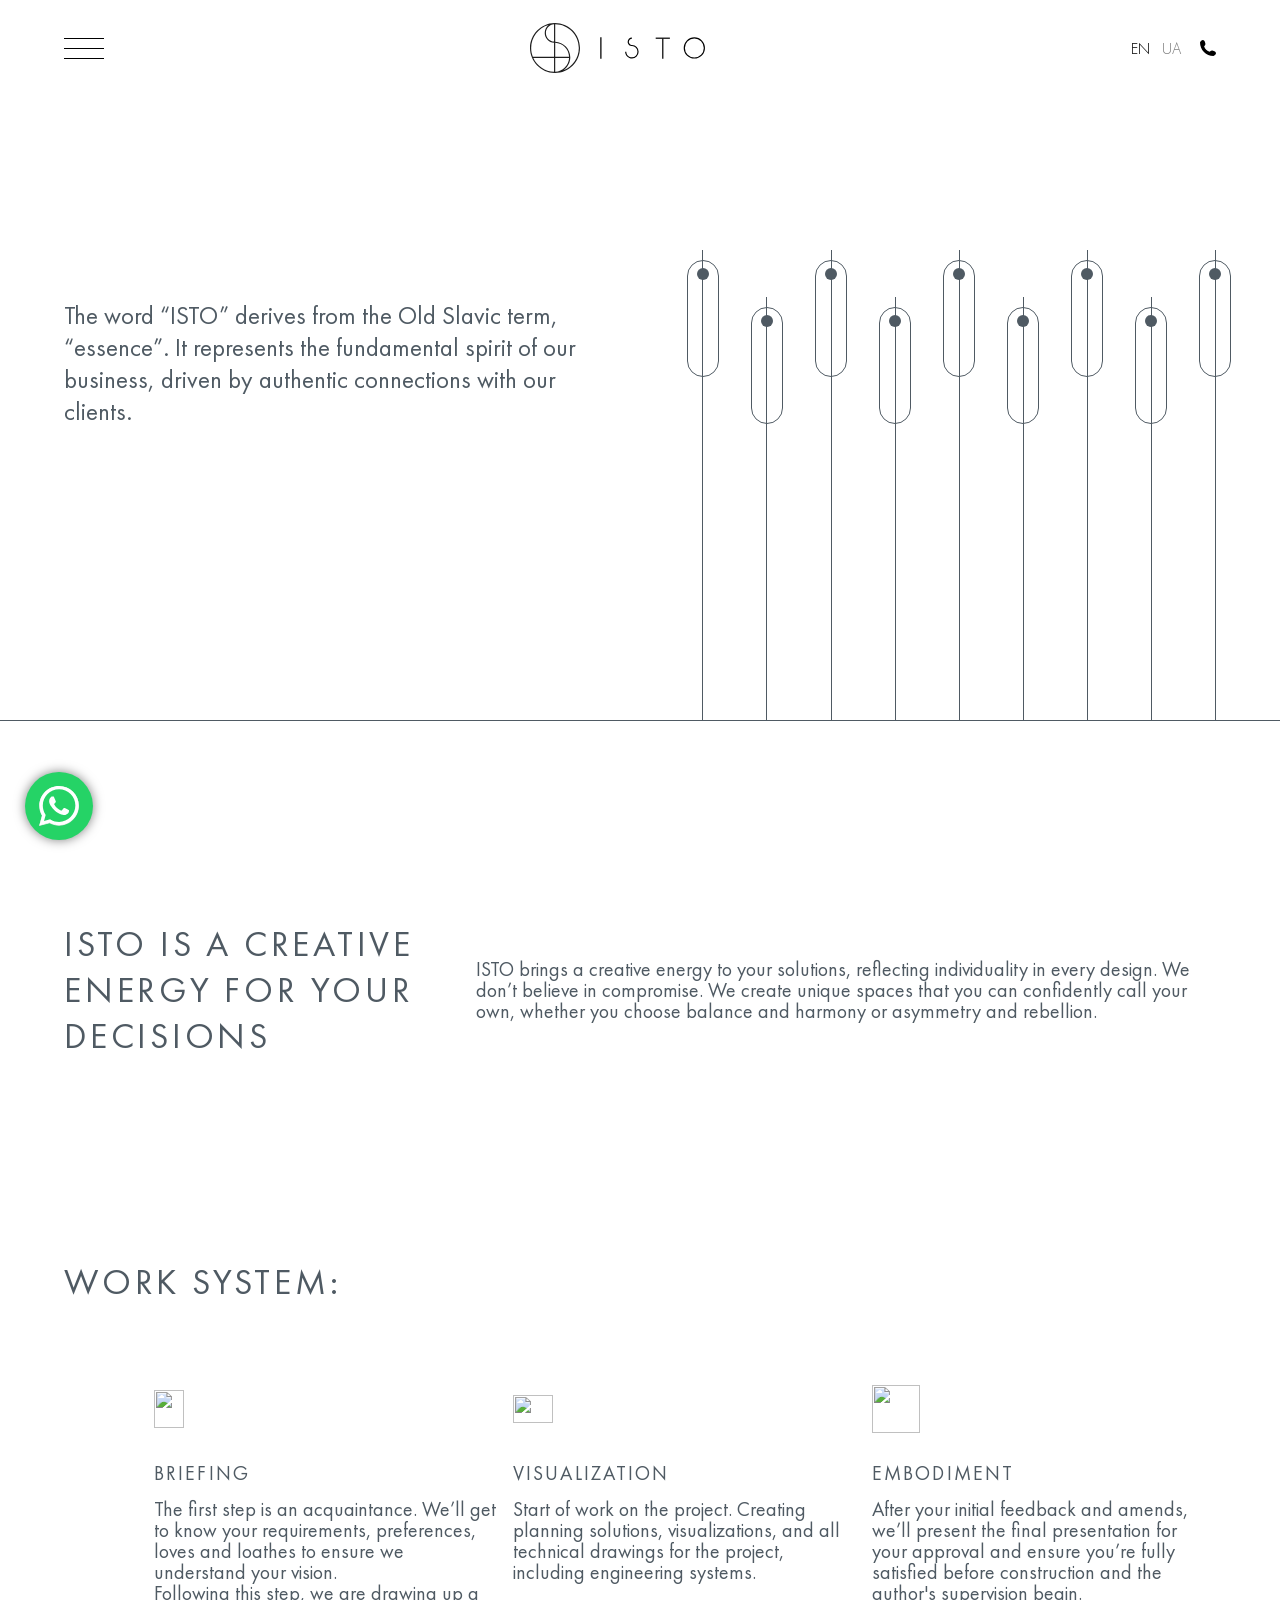
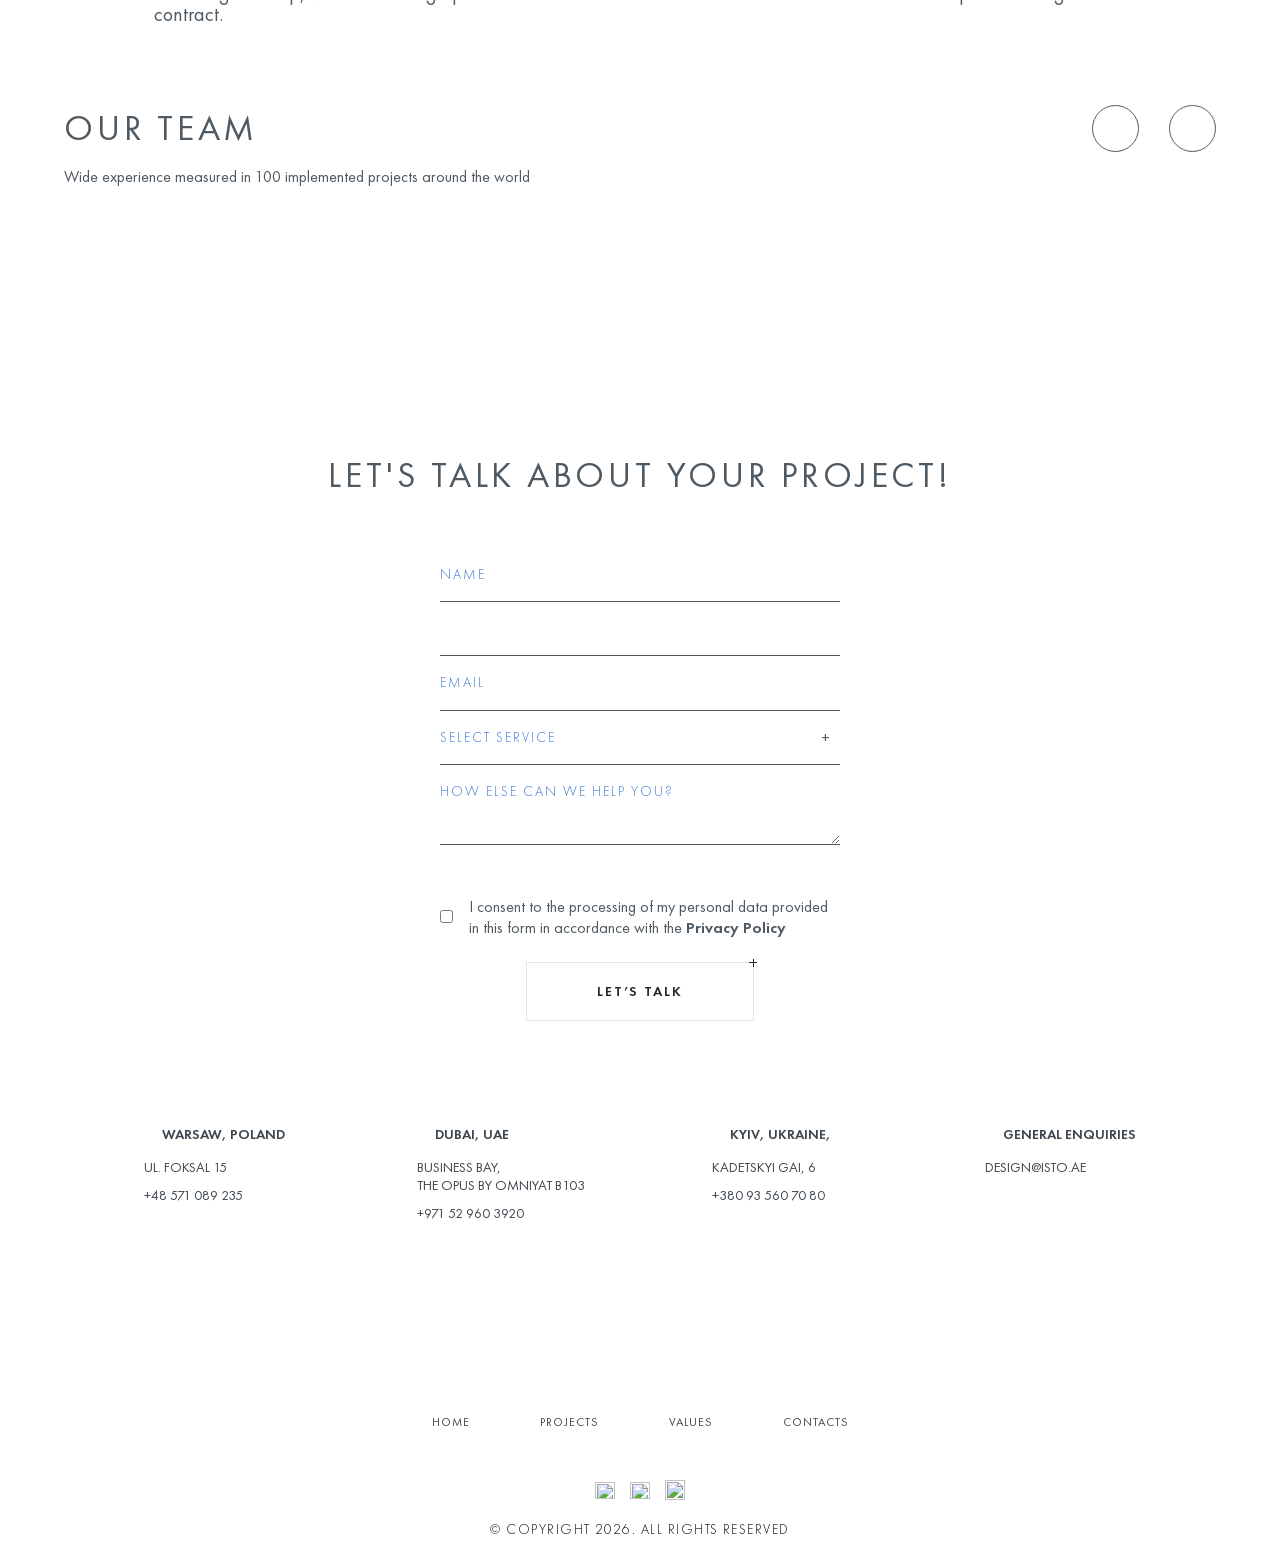
==== commit e44b73c6: "vacancy" ====
--- a/about.html
+++ b/about.html
@@ -68,13 +68,13 @@
 									<a href="media.html">Media</a>
 								</li>
 								<li>
-									<a href="#">About us</a>
-								</li>
-								<li>
-									<a href="#">Contacts</a>
-								</li>
-								<li>
-									<a href="#">Career</a>
+									<a href="about.html">About us</a>
+								</li>
+								<li>
+									<a href="contacts.html">Contacts</a>
+								</li>
+								<li>
+									<a href="vacancies.html">Career</a>
 								</li>
 							</ul>
 						</nav>
--- a/assets/css/new.css
+++ b/assets/css/new.css
@@ -3637,4 +3637,384 @@
     .about_end .about_end_icon {
         margin-bottom: 20px;
     }
+}
+.contacts {
+    background: url(https://isto.ae/wp-content/themes/isto/static/img/cont_map_bg.png) no-repeat center;
+    background-size: cover;
+}
+
+.contacts .callback_description {
+    display: block;
+    color: #3E464E;
+    font-size: 14px;
+    line-height: 18px;
+    text-align: center;
+    text-transform: uppercase;
+    margin-bottom: 16px;
+    letter-spacing: .105em;
+    font-weight: 400;
+}
+
+.contacts .callback {
+    margin-top: 160px;
+    padding: 0 20px;
+}
+
+.callback .cont-info {
+    background: transparent;
+}
+.vacancy_content {
+    width: 90%;
+    margin: 0 auto;
+    padding-top: 250px;
+    display: flex;
+    justify-content: space-between;
+    color: #4F5A63;
+
+}
+
+.vacancy .vacancy_title {
+    font-weight: 300;
+    font-size: 36px;
+    line-height: 46px;
+    letter-spacing: .105em;
+    text-transform: uppercase;
+    margin-bottom: 25px;
+    position: relative;
+}
+
+.vacancy .vacancy_subtitle {
+    font-weight: 300;
+    font-size: 16px;
+    line-height: 150%;
+    margin-bottom: 25px;
+
+}
+
+.vacancy_left {
+    width: 48%;
+}
+
+.vacancy_right {
+    width: 48%;
+    display: flex;
+    flex-direction: column;
+}
+
+.vacancy_right .vacancy_cat_title {
+    font-weight: 300;
+    font-size: 24px;
+    line-height: 31px;
+    letter-spacing: .105em;
+    text-transform: uppercase;
+    margin-bottom: 10px;
+    position: relative;
+    cursor: pointer;
+}
+
+.vacancy_right .vacancy_cat_title::after {
+    content: '+';
+    display: block;
+    font-weight: 300;
+    position: absolute;
+    top: 50%;
+    right: 25px;
+    transform: translateY(-50%);
+}
+
+.vacancy_right .vacancy_item {
+    margin-top: 40px;
+}
+
+.vacancy_right .vacancy_item_row {
+    display: flex;
+    justify-content: space-between;
+    align-items: center;
+    margin-bottom: 30px;
+}
+
+.vacancy_right .title_text {
+    font-weight: 400;
+    font-size: 18px;
+    line-height: 23px;
+    letter-spacing: .105em;
+    text-transform: uppercase;
+}
+
+.title_city {
+    font-weight: 300;
+    font-size: 18px;
+    line-height: 150%;
+    color: #989898;
+}
+
+.vacancy_right .vacancy_item_content .item_title {
+    font-weight: 300;
+    font-size: 17px;
+    line-height: 150%;
+}
+
+.vacancy_item_content {
+    font-weight: 300;
+    font-size: 17px;
+    line-height: 150%;
+    margin-bottom: 25px;
+    overflow: hidden;
+    height: 77px;
+    position: relative;
+}
+
+.vacancy_item_content li {
+    font-weight: 400;
+}
+
+.vacancy_more_btn {
+    font-weight: 300;
+    font-size: 16px;
+    line-height: 150%;
+    color: #989898;
+    padding-right: 20px;
+    display: inline-block;
+    position: relative;
+    cursor: pointer;
+}
+
+.vacancy_more_btn::after {
+    content: '+';
+    display: block;
+    position: absolute;
+    top: 50%;
+    right: 0;
+    transform: translateY(-50%);
+}
+
+.vacancy_item.open .vacancy_more_btn::after {
+    transform: translateY(-50%) rotate(45deg);
+}
+
+.vacancy_item.open .vacancy_more_btn .btn_close {
+    display: none;
+}
+
+.vacancy_item.open .vacancy_more_btn .btn_open {
+    display: block;
+}
+
+.vacancy_item.open .vacancy_item_content {
+    height: auto;
+}
+
+.vacancy_cat {
+    padding: 20px 0;
+    border-bottom: 1px solid #989898;
+}
+
+.vacancy_cat .vacancy_cat_content {
+    display: none;
+}
+
+.vacancy_cat.active .vacancy_cat_content {
+    display: block;
+}
+
+.vc {
+    font-weight: 300;
+    font-size: 18px;
+    line-height: 23px;
+    margin-bottom: 15px;
+    display: flex;
+    flex-direction: column;
+    gap: 10px;
+    justify-content: center;
+    align-items: center;
+    text-transform: uppercase;
+    color: #3E464E;
+    margin-top: 120px;
+
+}
+
+@media (max-width:1024px) {
+
+    .vacancy .vacancy_content {
+        padding-top: 150px;
+        flex-direction: column;
+        gap: 20px;
+    }
+
+    .vacancy .vacancy_right {
+        width: 100%;
+    }
+
+    .vacancy .vacancy_left {
+        width: 100%;
+    }
+
+    .vacancy_item_row {
+        flex-direction: column;
+        justify-content: flex-start;
+        gap: 20px;
+        align-items: flex-start !important;
+    }
+
+    .vacancy .button {
+        width: 180px;
+        padding: 14px;
+        text-align: center;
+        justify-content: center;
+    }
+
+    .vacancy .vacancy_title {
+        font-size: 30px;
+    }
+
+    .footer {
+        margin-top: 30px;
+    }
+
+    .vc {
+        margin-top: 20px;
+    }
+
+}
+
+.modal {
+    position: fixed;
+    inset: 0;
+    z-index: 1999999999;
+    background-color: rgba(0, 0, 0, .6);
+    display: none;
+}
+
+.modal .modal_content {
+    background: #fff;
+    box-shadow: 0 0 0 0 rgba(2, 2, 2, 1);
+    background-color: rgba(255, 255, 255, 1);
+    min-width: 0%;
+    max-width: 100%;
+    top: 100px;
+    left: 1055.07px;
+    opacity: 1;
+    display: block;
+    width: 40%;
+    padding: 18px;
+    position: relative;
+
+}
+
+
+.modal .modal_title {
+    text-align: left;
+    font-size: 24px;
+    letter-spacing: 1px;
+    text-transform: uppercase;
+    margin-bottom: 24px;
+    font-weight: 300;
+}
+
+.modal label[for="file"] {
+    display: flex;
+    position: relative;
+    font-weight: 100;
+    cursor: pointer;
+}
+
+.modal label[for="file"] .title::before {
+    content: '';
+    display: block;
+    width: 20px;
+    height: 22px;
+    background-image: url(https://isto.ae/wp-content/themes/isto/static/icons/attach.svg);
+    background-size: cover;
+    position: absolute;
+    top: 50%;
+    left: 0;
+    transform: translateY(-50%);
+}
+
+.modal input[type="file"] {
+    position: absolute;
+    opacity: 0;
+    visibility: hidden;
+
+}
+
+.modal .modal_content {
+    position: absolute;
+    top: 100px;
+    left: 0;
+    right: 0;
+    margin: 0 auto;
+}
+
+.modal .button {
+    display: block;
+    width: 100%;
+    margin: 35px auto 0 auto;
+    max-width: 400px;
+
+}
+
+.modal .modal_desc {
+    font-weight: 100;
+    margin-top: 24px;
+    text-align: center;
+}
+
+.modal .modal_close {
+    background-color: #fff;
+    border: 0;
+    position: absolute;
+    right: 10px;
+    top: 10px;
+    font-size: 18px;
+}
+
+@media (max-width:1024px) {
+    .modal .modal_content {
+        width: 70%;
+    }
+
+    .modal .modal_title {
+        font-size: 17px;
+    }
+}
+
+@media (max-width:556px) {
+    .modal .modal_content {
+        width: 90%;
+    }
+
+    .modal .modal_title {
+        font-size: 14px;
+    }
+}
+
+.modal_close {
+    cursor: pointer;
+}
+
+.modal.join .flex {
+    display: flex;
+    gap: 20px;
+}
+
+.modal.join .check_input {
+    display: flex;
+    align-items: center;
+    margin-top: 20px;
+    font-weight: 100;
+    gap: 10px;
+}
+
+.modal.join .check_input input {
+    width: fit-content;
+
+}
+
+.modal.join .flex input {
+    width: 100%;
+}
+
+.modal.join .modal_title {
+    text-align: center;
 }
